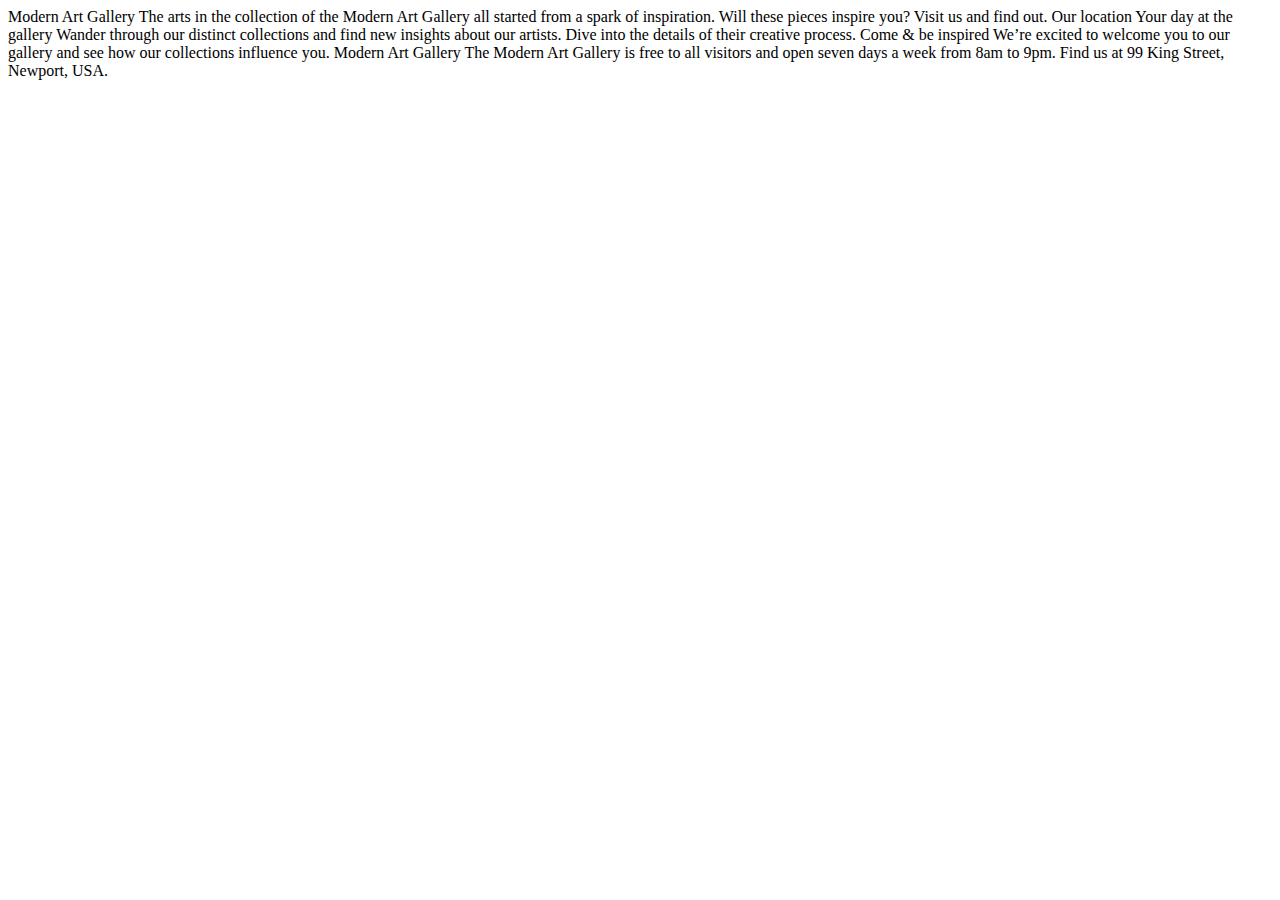
==== starter-code/index.html @ cb241a97 "init: start art gallery project" ====
<!DOCTYPE html>
<html lang="en">
<head>
  <meta charset="UTF-8">
  <meta name="viewport" content="width=device-width, initial-scale=1.0">

  <link rel="icon" type="image/png" sizes="32x32" href="./assets/favicon-32x32.png">
  
  <title>Frontend Mentor | Art gallery website</title>
</head>
<body>

  Modern Art Gallery

  The arts in the collection of the Modern Art Gallery all started 
  from a spark of inspiration. Will these pieces inspire you? Visit 
  us and find out.

  Our location

  Your day at the gallery

  Wander through our distinct collections and find new insights about 
  our artists. Dive into the details of their creative process.

  Come &amp; be inspired

  We’re excited to welcome you to our gallery and see how our collections 
  influence you.

  Modern Art Gallery

  The Modern Art Gallery is free to all visitors and open seven days a week 
  from 8am to 9pm. Find us at 99 King Street, Newport, USA.
</body>
</html>
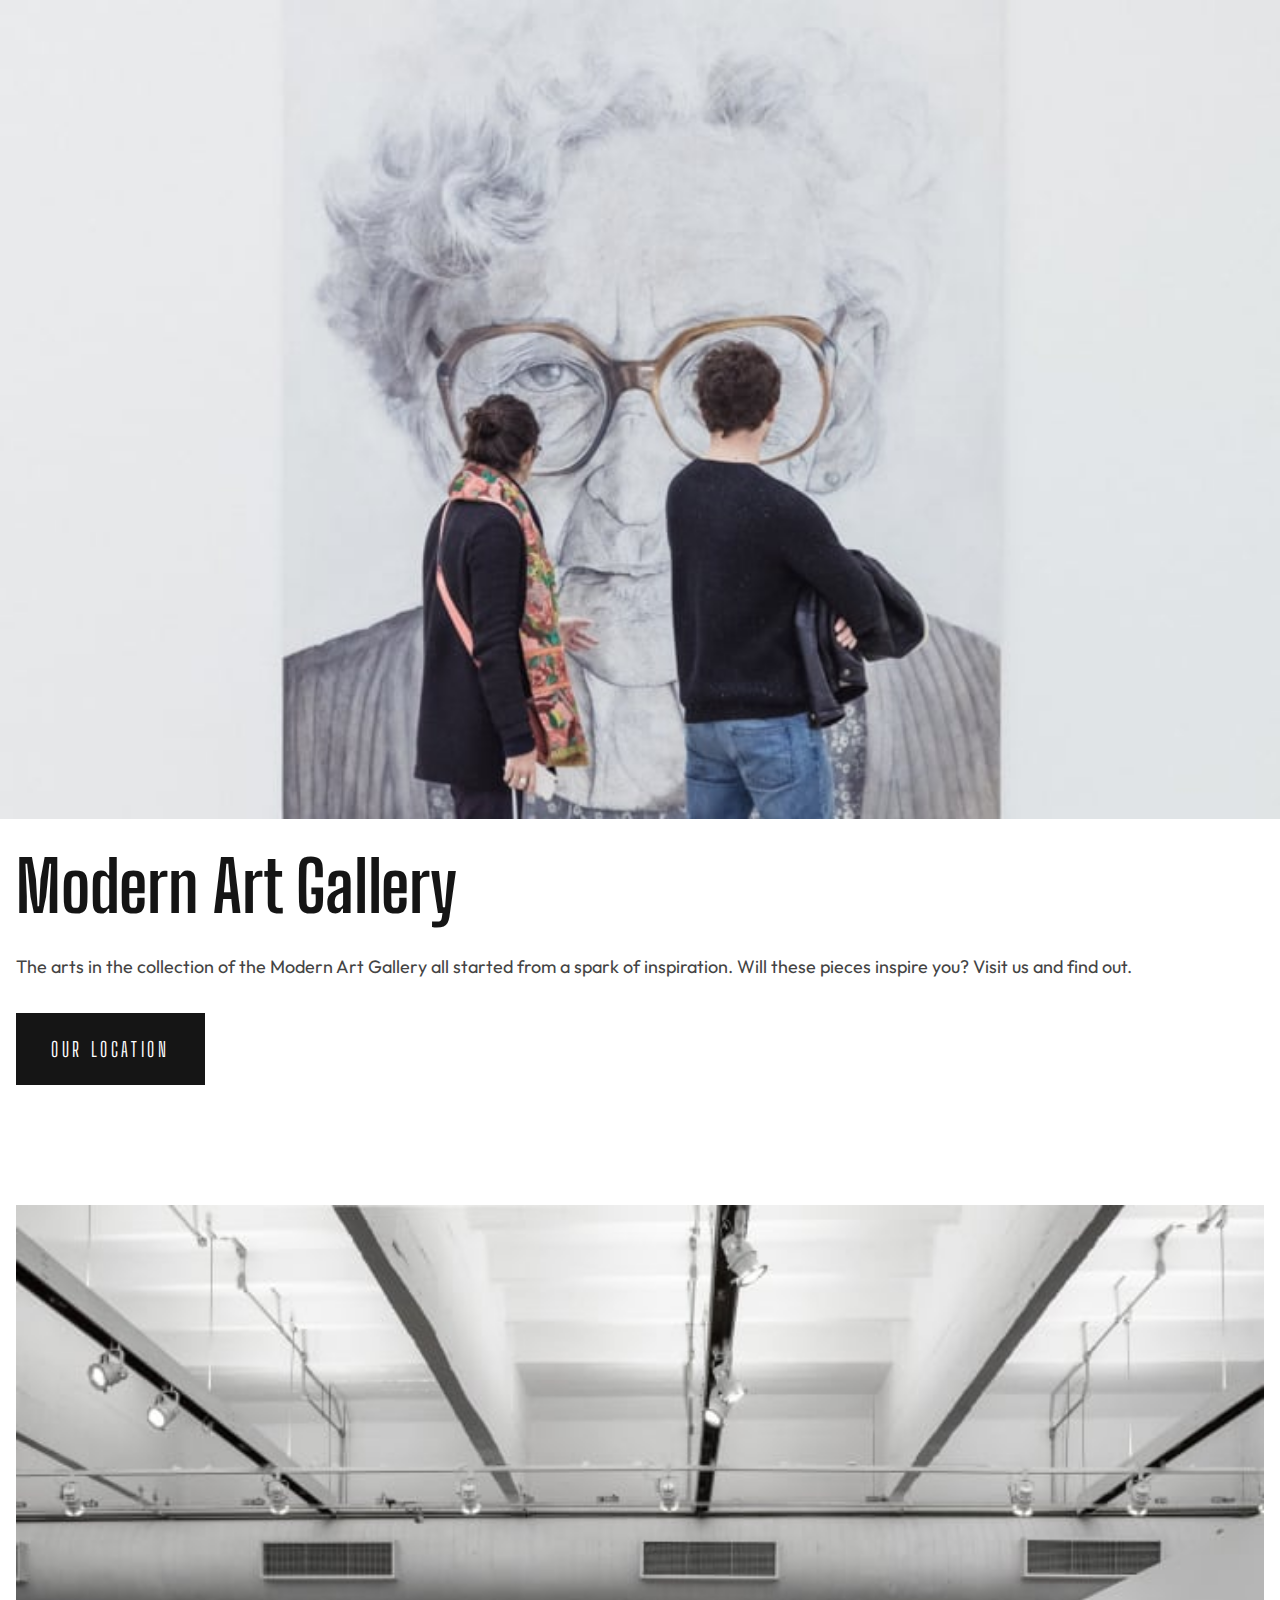
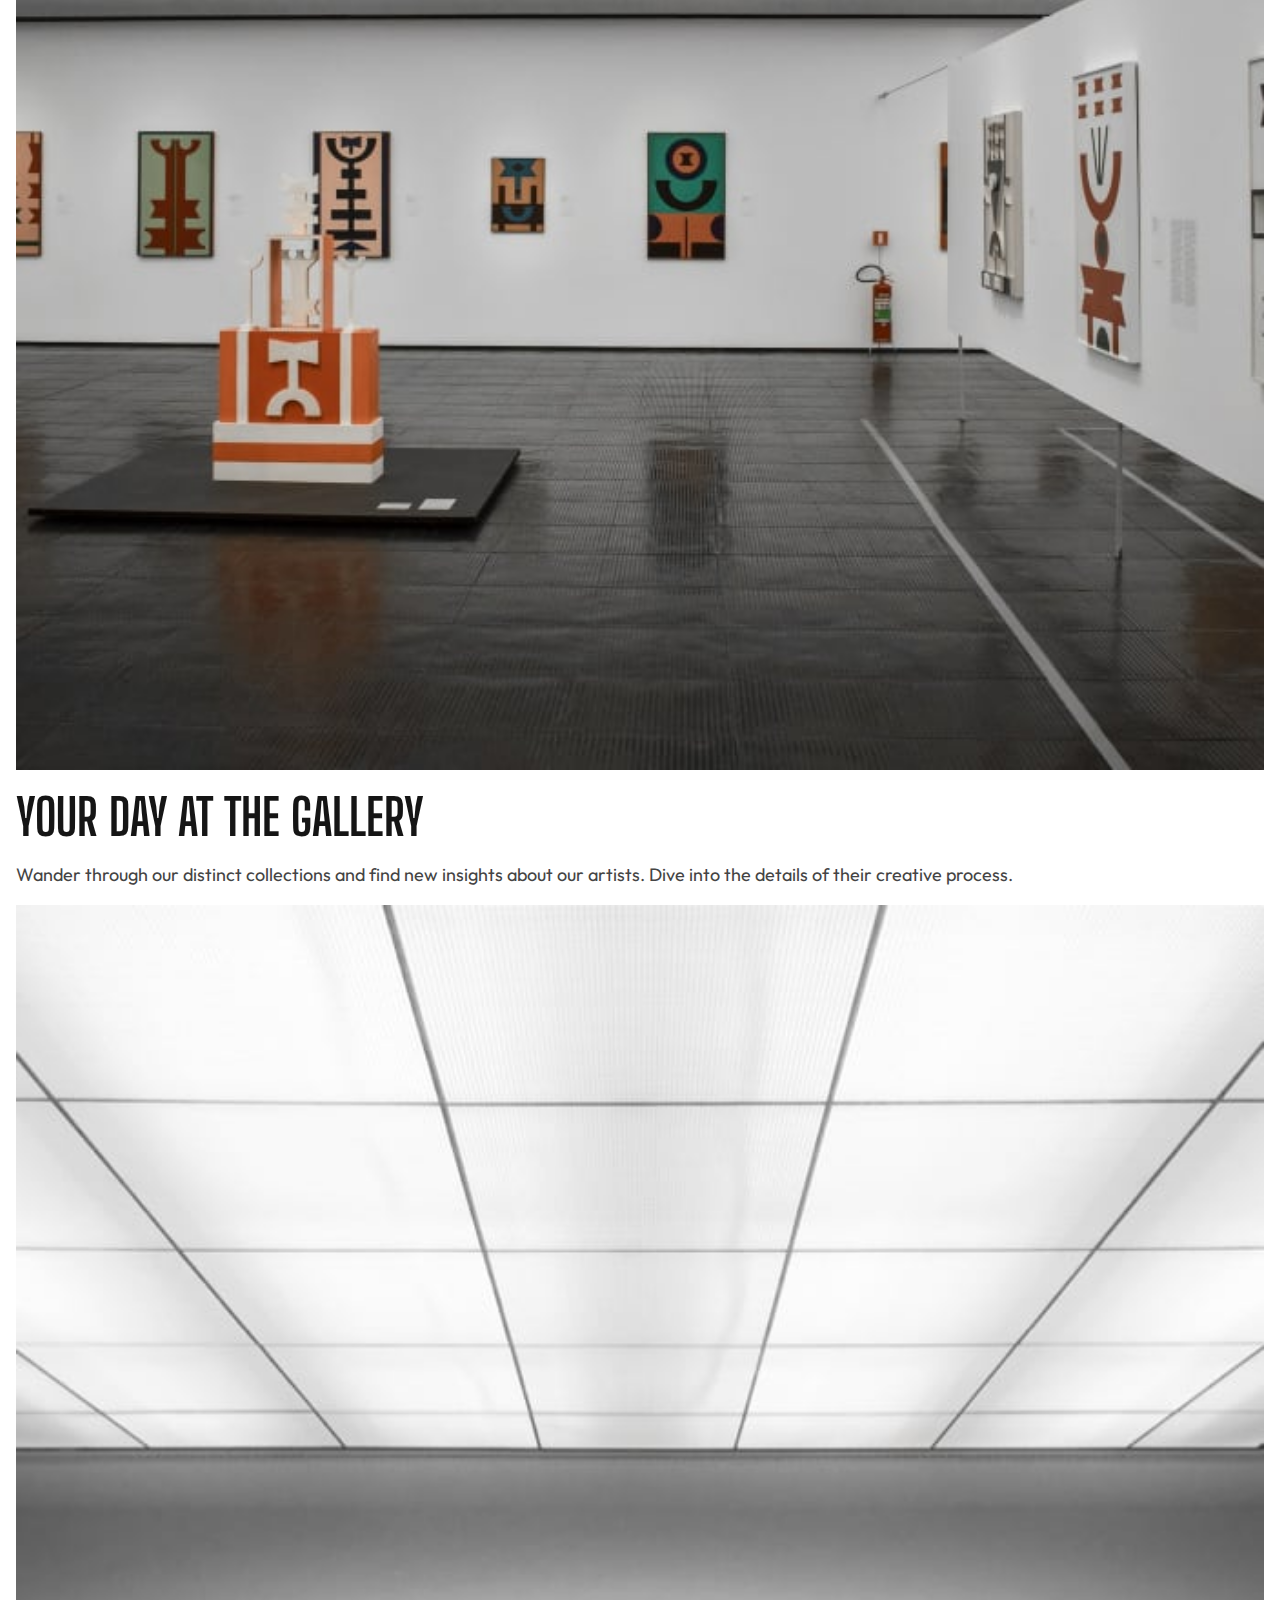
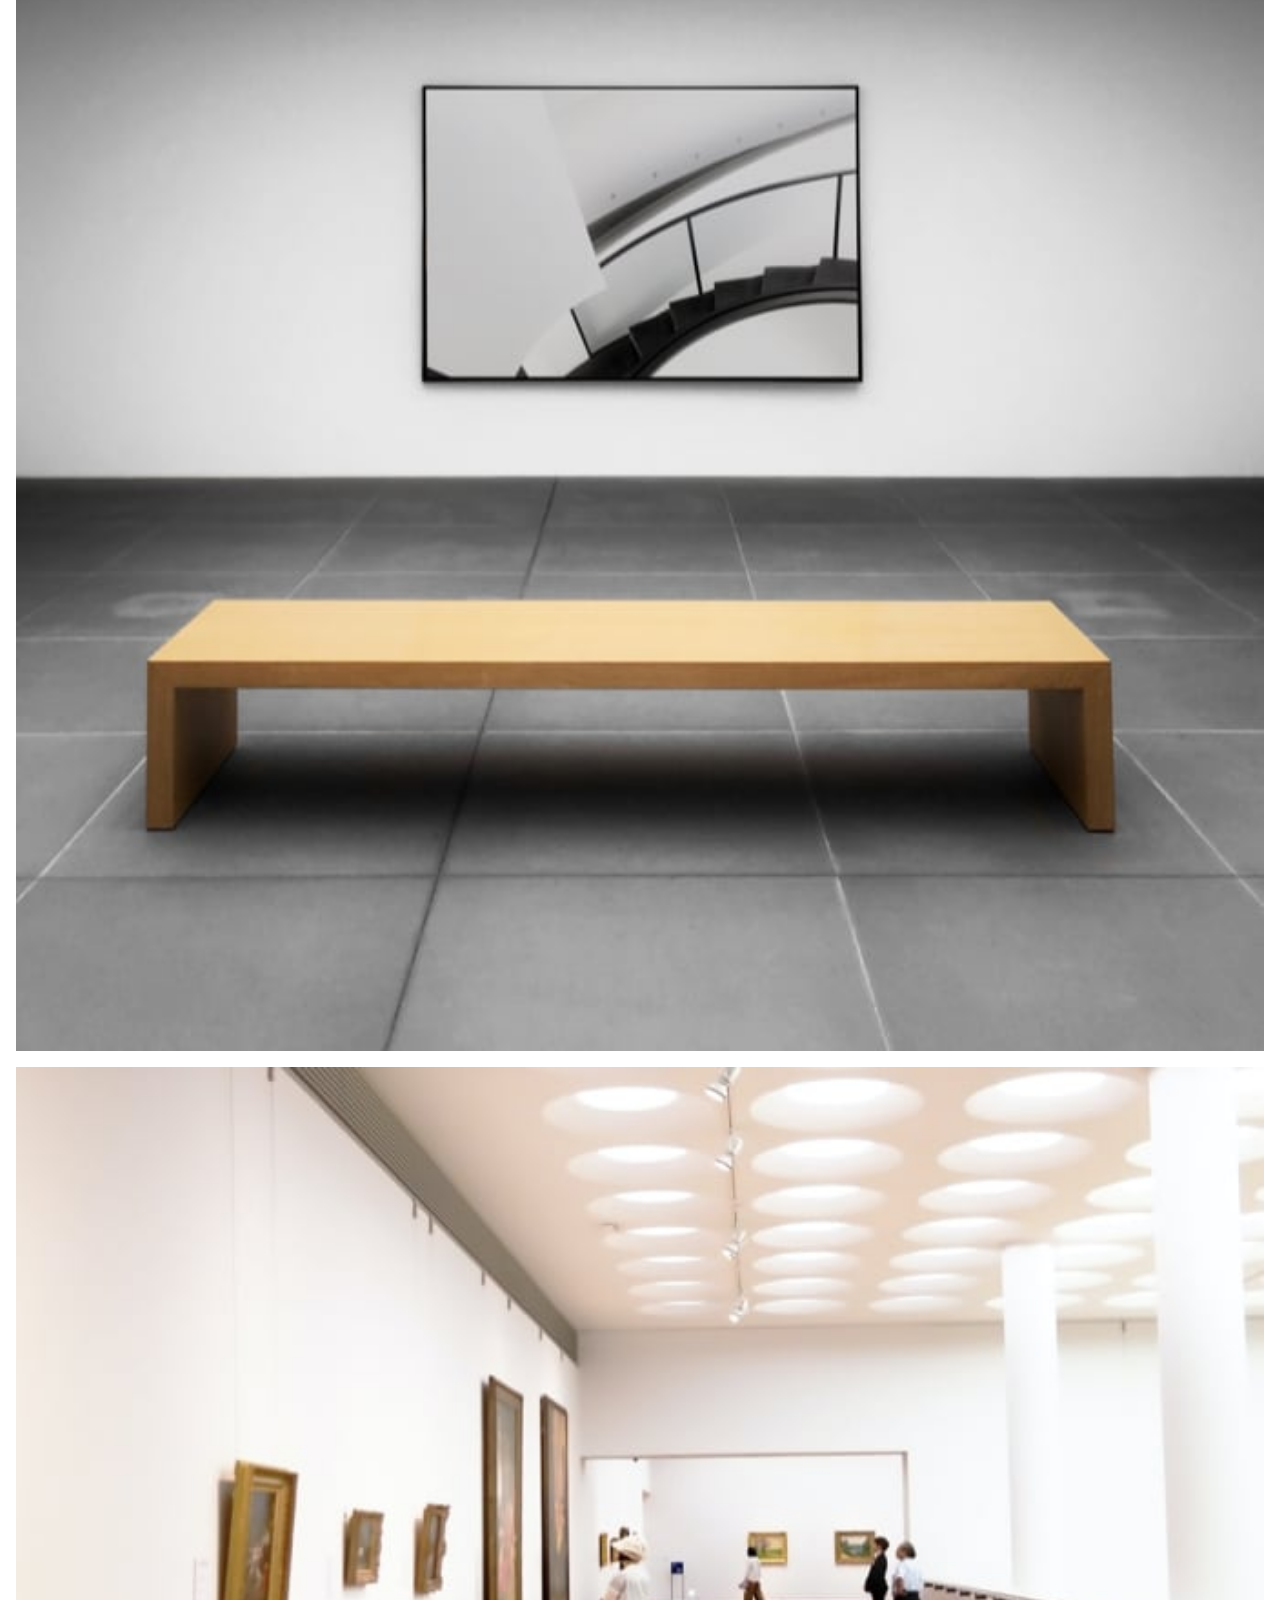
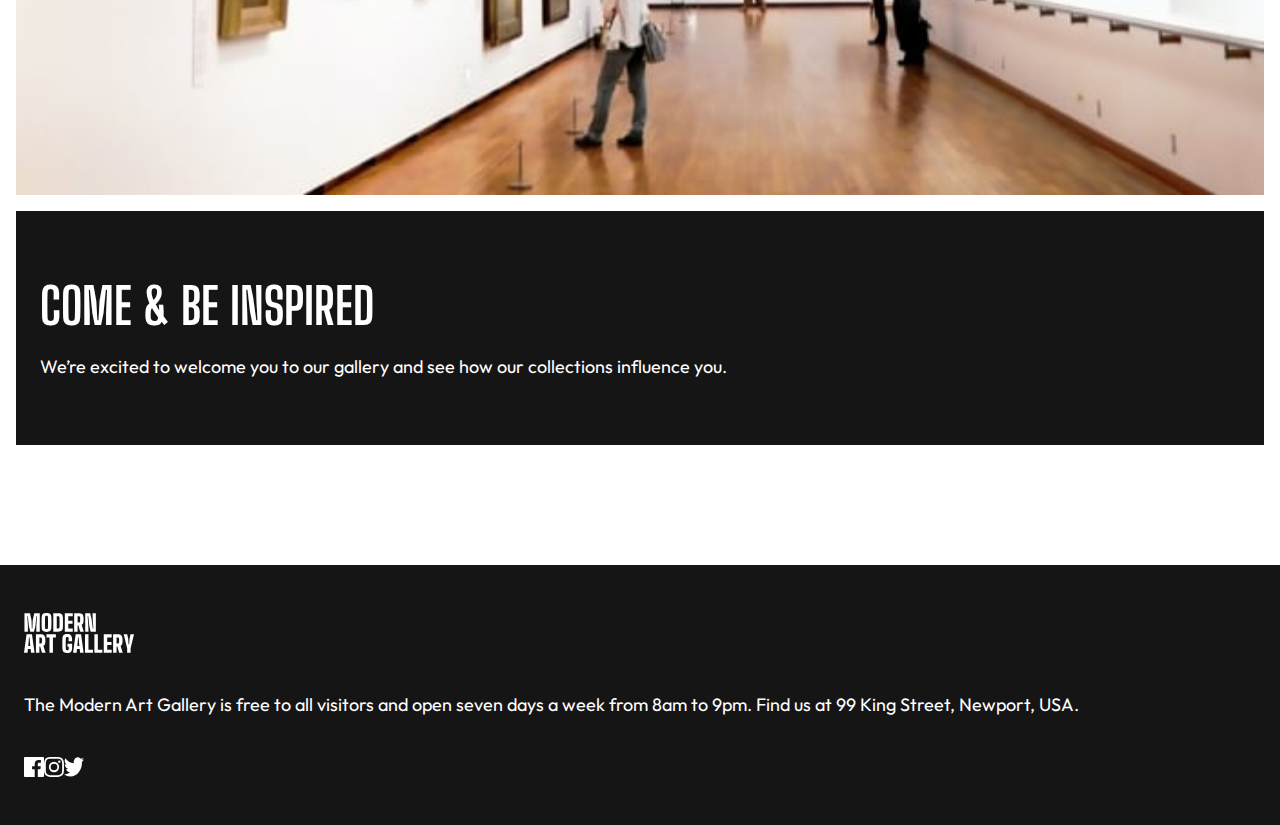
==== commit 703b7d0a: "feat: build index.html structure and add default styles for mobile" ====
--- a/starter-code/index.html
+++ b/starter-code/index.html
@@ -3,34 +3,54 @@
 <head>
   <meta charset="UTF-8">
   <meta name="viewport" content="width=device-width, initial-scale=1.0">
-
+  <link rel="preconnect" href="https://fonts.googleapis.com">
+  <link rel="preconnect" href="https://fonts.gstatic.com" crossorigin>
+  <link href="https://fonts.googleapis.com/css2?family=Big+Shoulders+Display:wght@900&family=Outfit:wght@300&display=swap" rel="stylesheet">
   <link rel="icon" type="image/png" sizes="32x32" href="./assets/favicon-32x32.png">
-  
-  <title>Frontend Mentor | Art gallery website</title>
+  <link rel="stylesheet" href="reset.css">
+  <link rel="stylesheet" href="style.css">
+  <title>Art gallery website</title>
 </head>
 <body>
-
-  Modern Art Gallery
-
-  The arts in the collection of the Modern Art Gallery all started 
-  from a spark of inspiration. Will these pieces inspire you? Visit 
-  us and find out.
-
-  Our location
-
-  Your day at the gallery
-
-  Wander through our distinct collections and find new insights about 
-  our artists. Dive into the details of their creative process.
-
-  Come &amp; be inspired
-
-  We’re excited to welcome you to our gallery and see how our collections 
-  influence you.
-
-  Modern Art Gallery
-
-  The Modern Art Gallery is free to all visitors and open seven days a week 
-  from 8am to 9pm. Find us at 99 King Street, Newport, USA.
+  <div class="container">
+    <section id="start-section">
+      <img src="assets/mobile/image-hero@2x.jpg" alt="image-hero-mobile" class="image-mobile">
+      <img src="assets/tablet/image-hero@2x.jpg" alt="image-hero-tablet" class="image-tablet">
+      <img src="assets/desktop/image-hero@2x.jpg" alt="image-hero-desktop" class="image-desktop">
+      <div class="start-section-content">
+        <h1>Modern Art Gallery</h1>
+        <p>The arts in the collection of the Modern Art Gallery all started from a spark of inspiration. Will these pieces inspire you? Visit us and find out.</p>
+        <a href="#">Our location</a>
+      </div>
+    </section>
+    <section id="body-section">
+      <img src="assets/mobile/image-grid-1@2x.jpg" alt="image-grid-mobile" class="image-mobile">
+      <img src="assets/tablet/image-grid-1@2x.jpg" alt="image-grid-tablet" class="image-tablet">
+      <img src="assets/desktop/image-grid-1@2x.jpg" alt="image-grid-desktop" class="image-desktop">
+      <h2>Your day at the gallery</h2>
+      <p>Wander through our distinct collections and find new insights about our artists. Dive into the details of their creative process.</p>
+      <img src="assets/mobile/image-grid-2@2x.jpg" alt="image-grid-mobile" class="image-mobile">
+      <img src="assets/tablet/image-grid-2@2x.jpg" alt="image-grid-tablet" class="image-tablet">
+      <img src="assets/desktop/image-grid-2@2x.jpg" alt="image-grid-desktop" class="image-desktop">
+      <img src="assets/mobile/image-grid-3@2x.jpg" alt="image-grid-mobile" class="image-mobile">
+      <img src="assets/tablet/image-grid-3@2x.jpg" alt="image-grid-tablet" class="image-tablet">
+      <img src="assets/desktop/image-grid-3@2x.jpg" alt="image-grid-desktop" class="image-desktop">
+      <div id="text-box">
+        <h2>Come &amp; be inspired</h2>
+        <p>We’re excited to welcome you to our gallery and see how our collections influence you.</p>
+      </div>
+    </section>
+    <footer>
+      <div class="footer-content">
+        <img src="assets/logo-light.svg" alt="logo-light">
+        <p>The Modern Art Gallery is free to all visitors and open seven days a week from 8am to 9pm. Find us at 99 King Street, Newport, USA.</p>
+        <div class="social-icons">
+          <img src="assets/icon-facebook.svg" alt="fb-icon">
+          <img src="assets/icon-instagram.svg" alt="ig-icon">
+          <img src="assets/icon-twitter.svg" alt="tweeter-icon">
+        </div>
+      </div>
+    </footer>
+  </div>
 </body>
 </html>--- a/starter-code/style.css
+++ b/starter-code/style.css
@@ -0,0 +1,129 @@
+:root{
+    /* colors  */
+    --gold: #D5966C;
+    --almost-black: #151515;
+    --dark-grey: #444444;
+    --white: #FFFFFF;
+
+    /* typography  */
+    /* font sizes  */
+    --heading-xl: 96px;
+    --heading-l: 70px;
+    --heading-m: 60px;
+    --heading-s: 36px;
+    --body-m: 22px;
+    --body-s: 18px;
+
+    /* line spacing */
+    --line-spacing-xl: 88px;
+    --line-spacing-l: 70px;
+    --line-spacing-m: 50px;
+    --line-spacing-s: 36px;
+    --line-spacing-xs: 32px;
+    --line-spacing-xxs: 28px;
+}
+
+/* MOBILE FIRST  */
+
+/* Start Section  */
+.image-mobile {
+    width: 100%;
+}
+
+.image-tablet, .image-desktop {
+    display: none;
+}
+
+.start-section-content {
+    padding: 0 16px;
+}
+
+h1 {
+    font-family: 'Big Shoulders Display', cursive;
+    font-size: var(--heading-l);
+    line-height: var(--line-spacing-l);
+    color: var(--almost-black);
+    margin: 32px 0;
+}
+
+p {
+    font-family: 'Outfit', sans-serif;
+    font-size: var(--body-s);
+    line-height: var(--line-spacing-xxs);
+    color: var(--dark-grey);
+}
+
+.start-section-content a {
+    font-family: 'Big Shoulders Display', cursive;
+    display: inline-block;
+    font-size: 20px;
+    line-height: 24px;
+    letter-spacing: 3.63636px;
+    color: var(--white);
+    background-color: var(--almost-black);
+    padding: 24px 35px;
+    margin-top: 32px;
+    text-transform: uppercase;
+    text-decoration: none;
+}
+
+h2 {
+    font-family: 'Big Shoulders Display', cursive;
+}
+
+
+/* Body Section  */
+#body-section {
+    margin: 120px 0;
+    padding: 0 16px;
+}
+
+#body-section h2 {
+    margin: 25px 0 21px;
+    font-size: 50px;
+    line-height: 45px;
+    text-transform: uppercase;
+    color: var(--almost-black);
+}
+
+#body-section p {
+    margin: 21px 0 16px;
+}
+
+#body-section img {
+    margin-top: 16px;
+}
+
+#text-box {
+    background-color: var(--almost-black);
+    margin-top: 16px;
+    padding: 48px 24px;
+}
+
+#text-box h2 {
+    color: var(--white);
+    margin-bottom: 24px;
+}
+
+#text-box p {
+    color: var(--white);
+}
+
+
+/* footer  */
+footer {
+    background-color: var(--almost-black);
+}
+
+.footer-content {
+    padding: 48px 24px;
+}
+
+.footer-content p{
+    margin: 38px 0;
+    color: var(--white);
+}
+
+.social-icons {
+    display: flex;
+}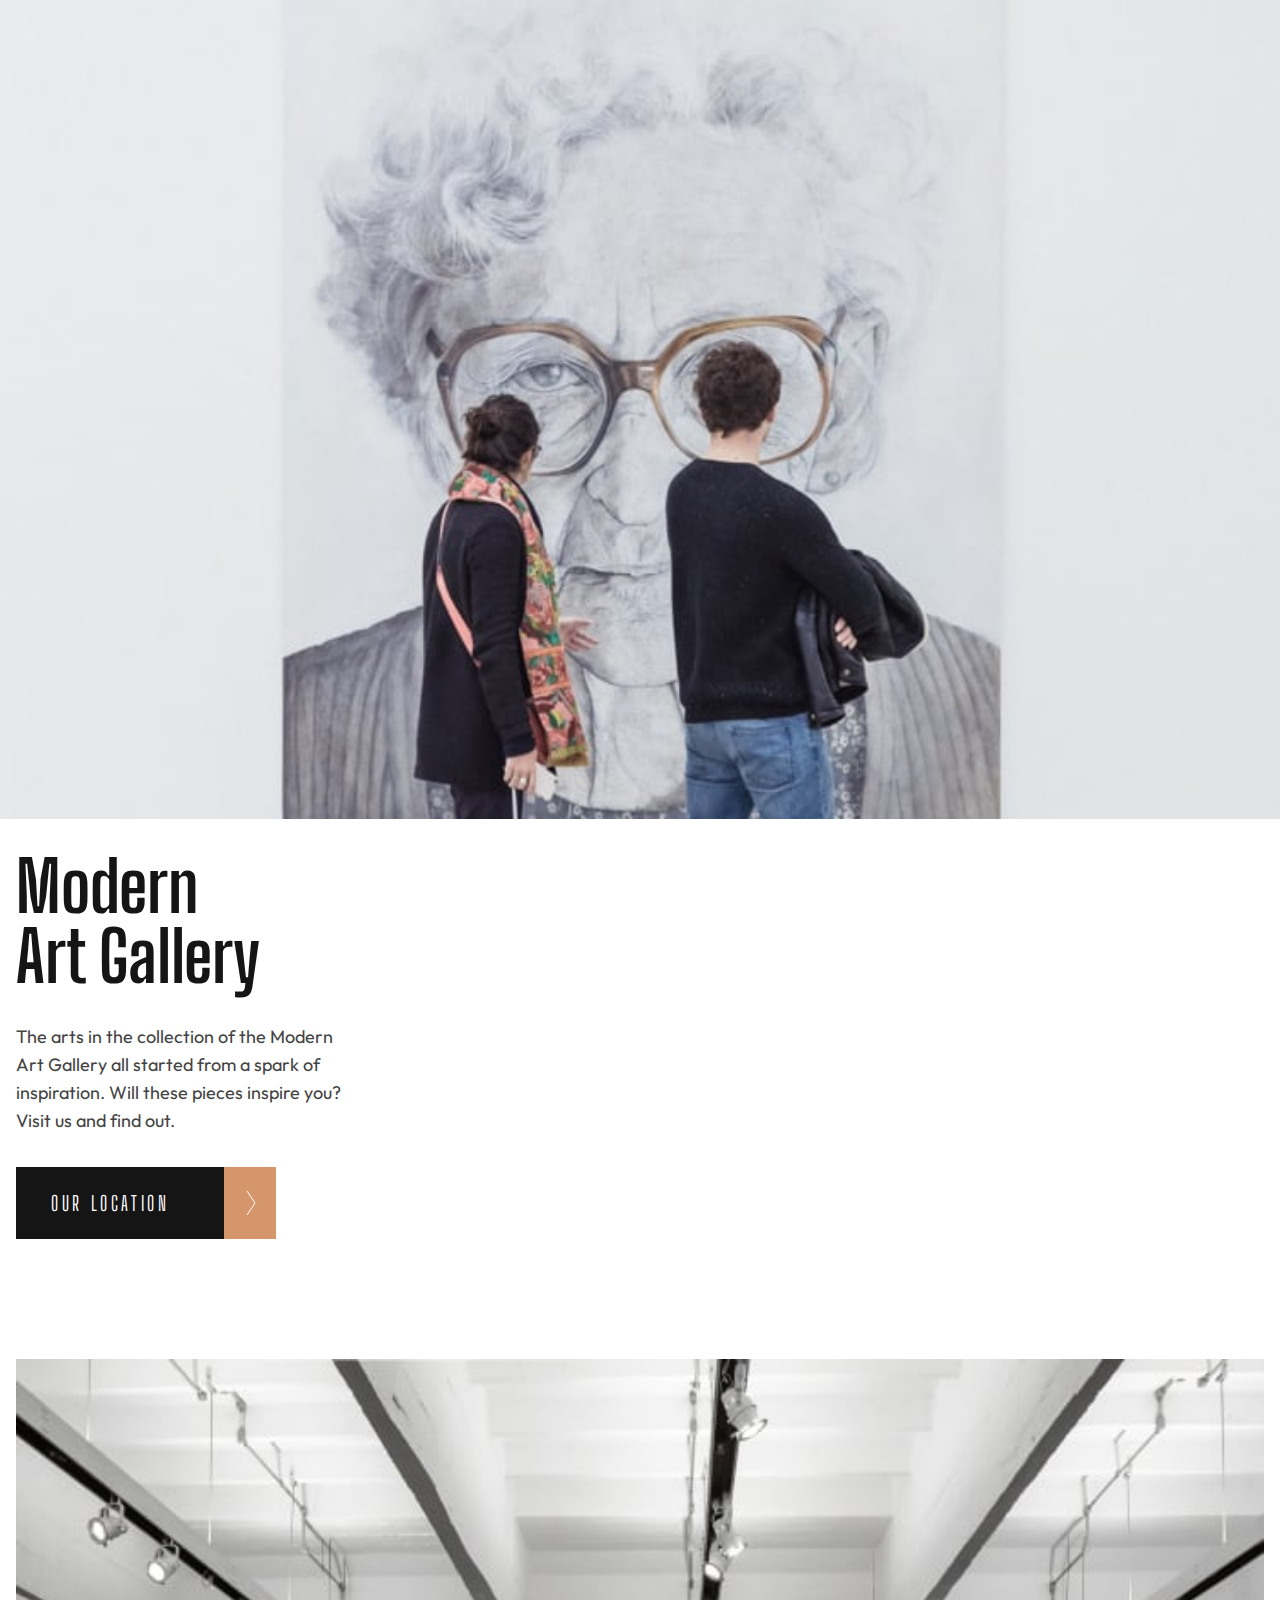
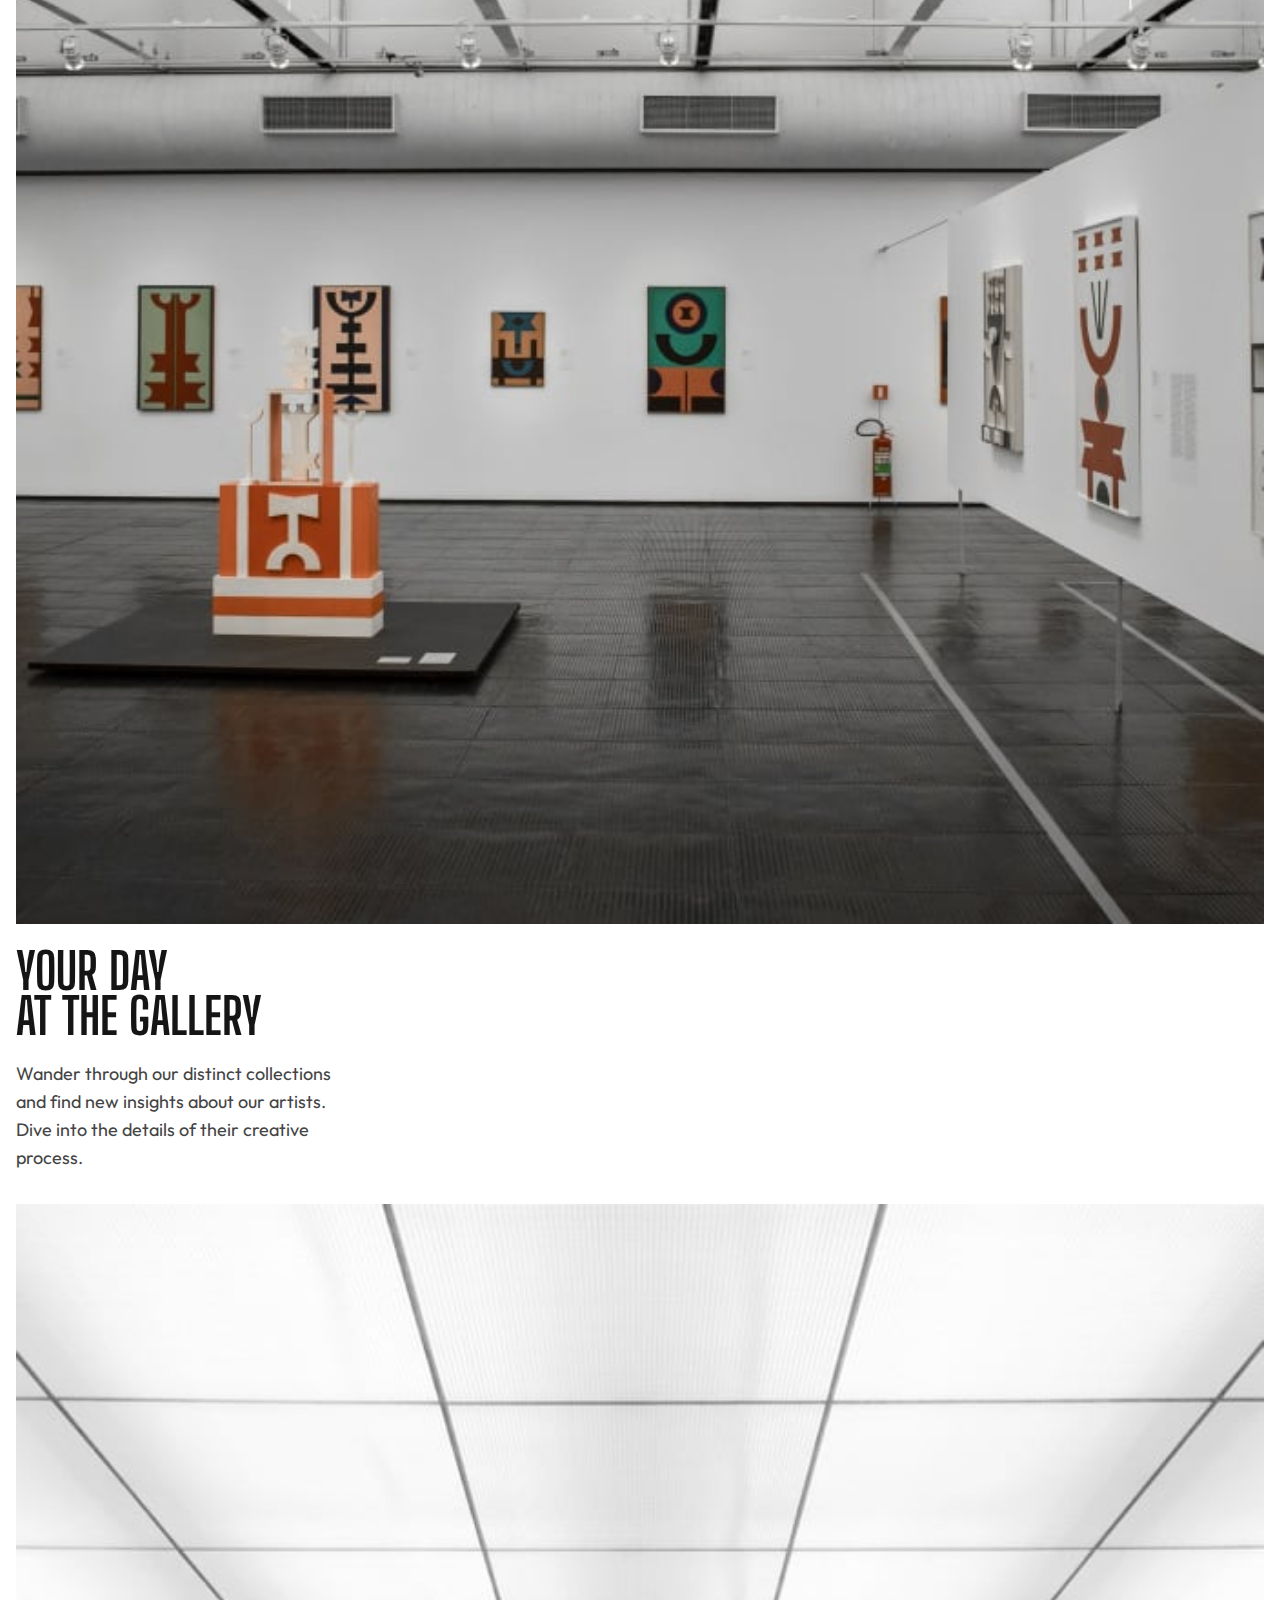
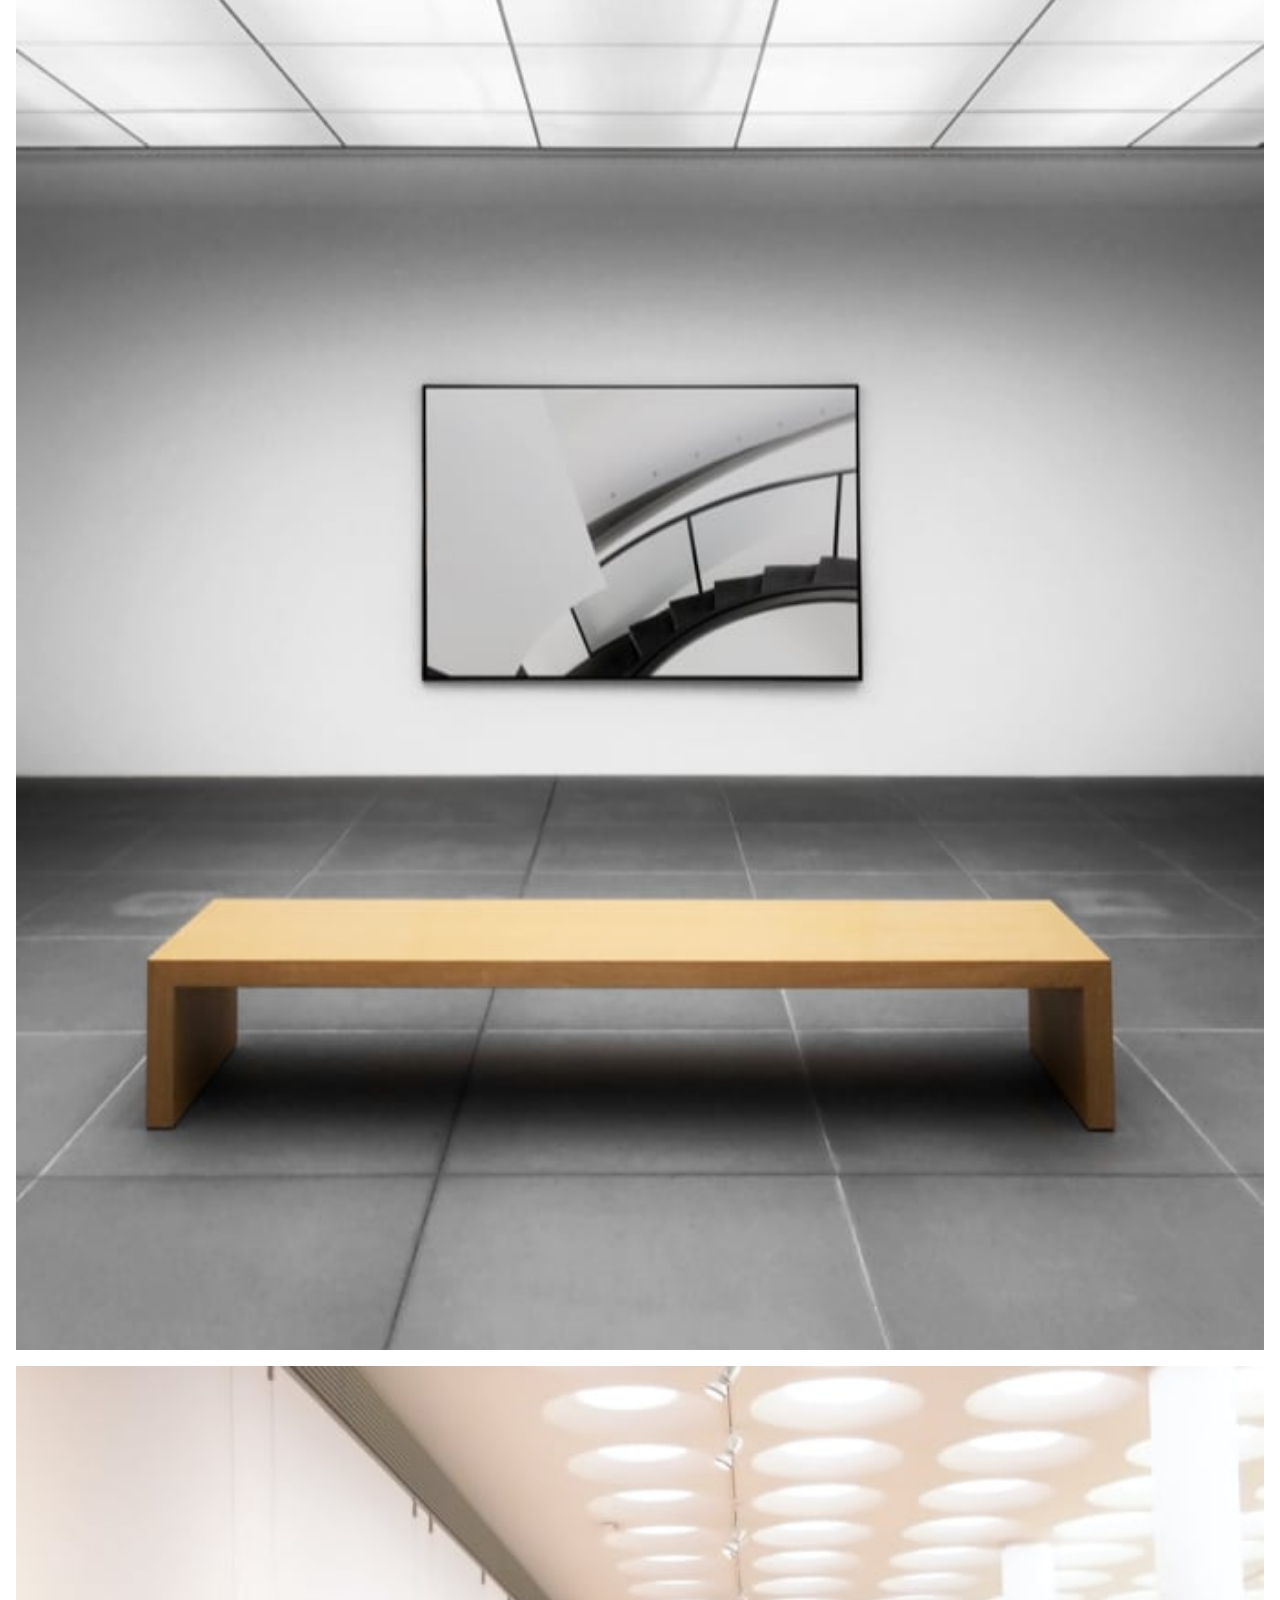
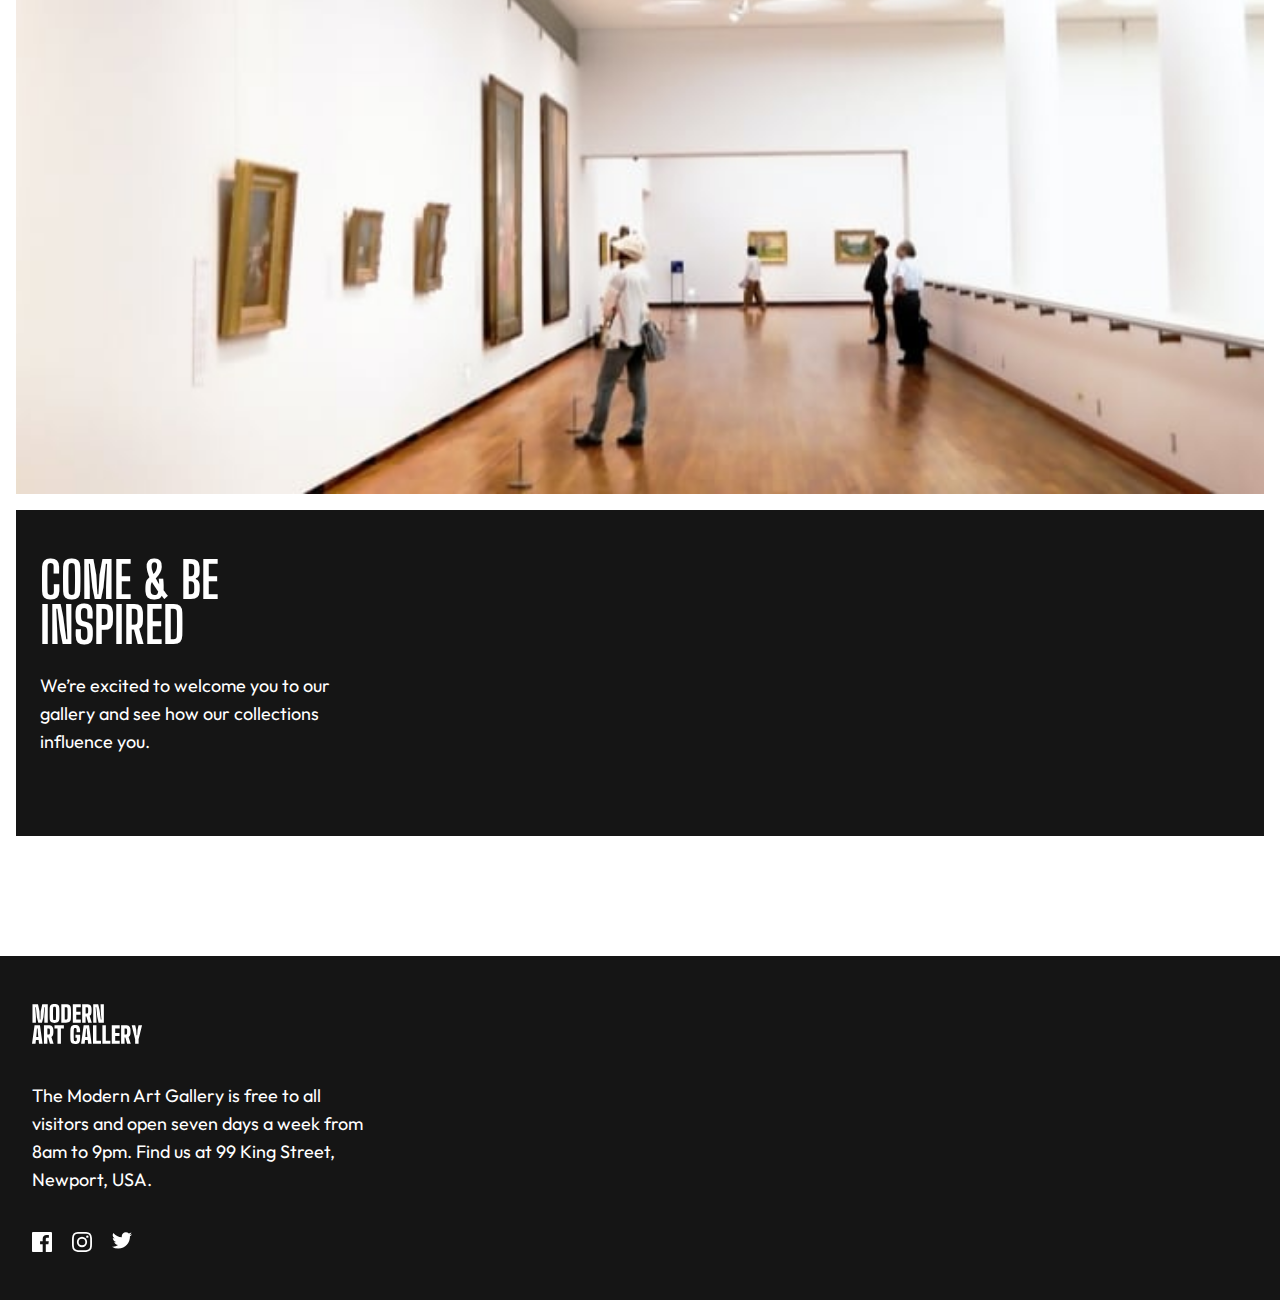
==== commit 110b4e62: "fix: add arrow to main btn, fix paddings and margins" ====
--- a/starter-code/index.html
+++ b/starter-code/index.html
@@ -18,16 +18,20 @@
       <img src="assets/tablet/image-hero@2x.jpg" alt="image-hero-tablet" class="image-tablet">
       <img src="assets/desktop/image-hero@2x.jpg" alt="image-hero-desktop" class="image-desktop">
       <div class="start-section-content">
-        <h1>Modern Art Gallery</h1>
+        <h1>Modern <br> Art Gallery</h1>
         <p>The arts in the collection of the Modern Art Gallery all started from a spark of inspiration. Will these pieces inspire you? Visit us and find out.</p>
-        <a href="#">Our location</a>
+        <div class="main-button">
+          <a href="#">Our location 
+            <img src="assets/icon-arrow-right.svg" alt="icon-arrow-right" class="arrow-right">
+          </a>
+        </div>
       </div>
     </section>
     <section id="body-section">
       <img src="assets/mobile/image-grid-1@2x.jpg" alt="image-grid-mobile" class="image-mobile">
       <img src="assets/tablet/image-grid-1@2x.jpg" alt="image-grid-tablet" class="image-tablet">
       <img src="assets/desktop/image-grid-1@2x.jpg" alt="image-grid-desktop" class="image-desktop">
-      <h2>Your day at the gallery</h2>
+      <h2>Your day <br class="mobile-br"> at <br class="desktop-br">the gallery</h2>
       <p>Wander through our distinct collections and find new insights about our artists. Dive into the details of their creative process.</p>
       <img src="assets/mobile/image-grid-2@2x.jpg" alt="image-grid-mobile" class="image-mobile">
       <img src="assets/tablet/image-grid-2@2x.jpg" alt="image-grid-tablet" class="image-tablet">
@@ -36,7 +40,7 @@
       <img src="assets/tablet/image-grid-3@2x.jpg" alt="image-grid-tablet" class="image-tablet">
       <img src="assets/desktop/image-grid-3@2x.jpg" alt="image-grid-desktop" class="image-desktop">
       <div id="text-box">
-        <h2>Come &amp; be inspired</h2>
+        <h2>Come &amp; be <br> inspired</h2>
         <p>We’re excited to welcome you to our gallery and see how our collections influence you.</p>
       </div>
     </section>
@@ -45,9 +49,9 @@
         <img src="assets/logo-light.svg" alt="logo-light">
         <p>The Modern Art Gallery is free to all visitors and open seven days a week from 8am to 9pm. Find us at 99 King Street, Newport, USA.</p>
         <div class="social-icons">
-          <img src="assets/icon-facebook.svg" alt="fb-icon">
-          <img src="assets/icon-instagram.svg" alt="ig-icon">
-          <img src="assets/icon-twitter.svg" alt="tweeter-icon">
+          <a href="#"><img src="assets/icon-facebook.svg" alt="fb-icon"></a>
+          <a href="#"><img src="assets/icon-instagram.svg" alt="ig-icon"></a>
+          <a href="#"><img src="assets/icon-twitter.svg" alt="tweeter-icon"></a>
         </div>
       </div>
     </footer>
--- a/starter-code/style.css
+++ b/starter-code/style.css
@@ -47,24 +47,44 @@
 }
 
 p {
+    max-width: 343px;
     font-family: 'Outfit', sans-serif;
     font-size: var(--body-s);
     line-height: var(--line-spacing-xxs);
     color: var(--dark-grey);
 }
 
+.main-button {
+    width: 260px;
+    background: linear-gradient(
+        to right,
+        var(--almost-black) 0%,
+        var(--almost-black) 80%,
+        var(--gold) 80%,
+        var(--gold) 100% );
+}
+
 .start-section-content a {
     font-family: 'Big Shoulders Display', cursive;
-    display: inline-block;
+    display: flex;
+    justify-content: space-between;
+    width: 275px;
     font-size: 20px;
     line-height: 24px;
     letter-spacing: 3.63636px;
     color: var(--white);
-    background-color: var(--almost-black);
     padding: 24px 35px;
     margin-top: 32px;
     text-transform: uppercase;
     text-decoration: none;
+}
+.main-button:hover {
+    background: linear-gradient(
+        to right,
+        var(--gold) 0%,
+        var(--gold) 80%,
+        var(--almost-black) 80%,
+        var(--almost-black) 100% );
 }
 
 h2 {
@@ -86,8 +106,12 @@
     color: var(--almost-black);
 }
 
+.desktop-br {
+    display: none;
+}
+
 #body-section p {
-    margin: 21px 0 16px;
+    margin: 21px 0 32px;
 }
 
 #body-section img {
@@ -102,10 +126,11 @@
 
 #text-box h2 {
     color: var(--white);
-    margin-bottom: 24px;
+    margin: 0 0 24px;
 }
 
 #text-box p {
+    max-width: 295px;
     color: var(--white);
 }
 
@@ -116,7 +141,7 @@
 }
 
 .footer-content {
-    padding: 48px 24px;
+    padding: 48px 32px;
 }
 
 .footer-content p{
@@ -126,4 +151,8 @@
 
 .social-icons {
     display: flex;
+}
+
+.social-icons a {
+    margin-right: 20px;
 }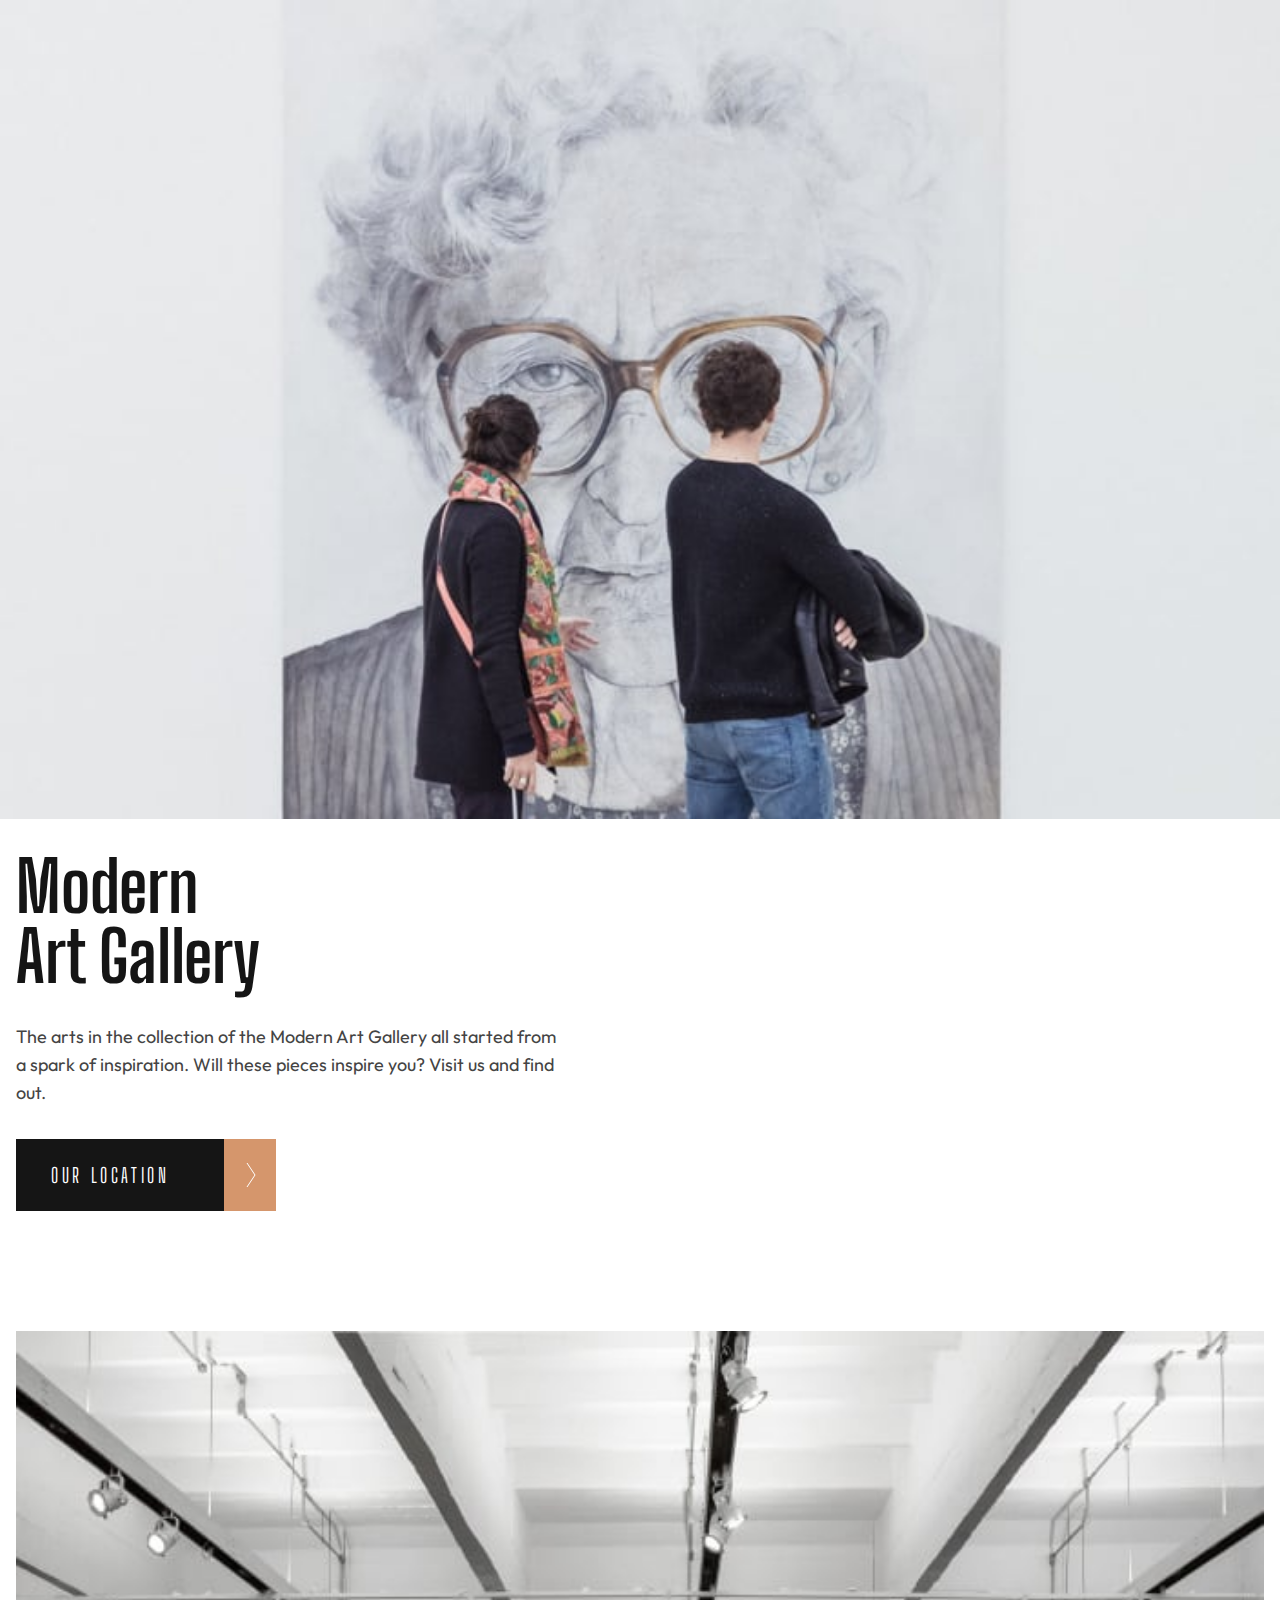
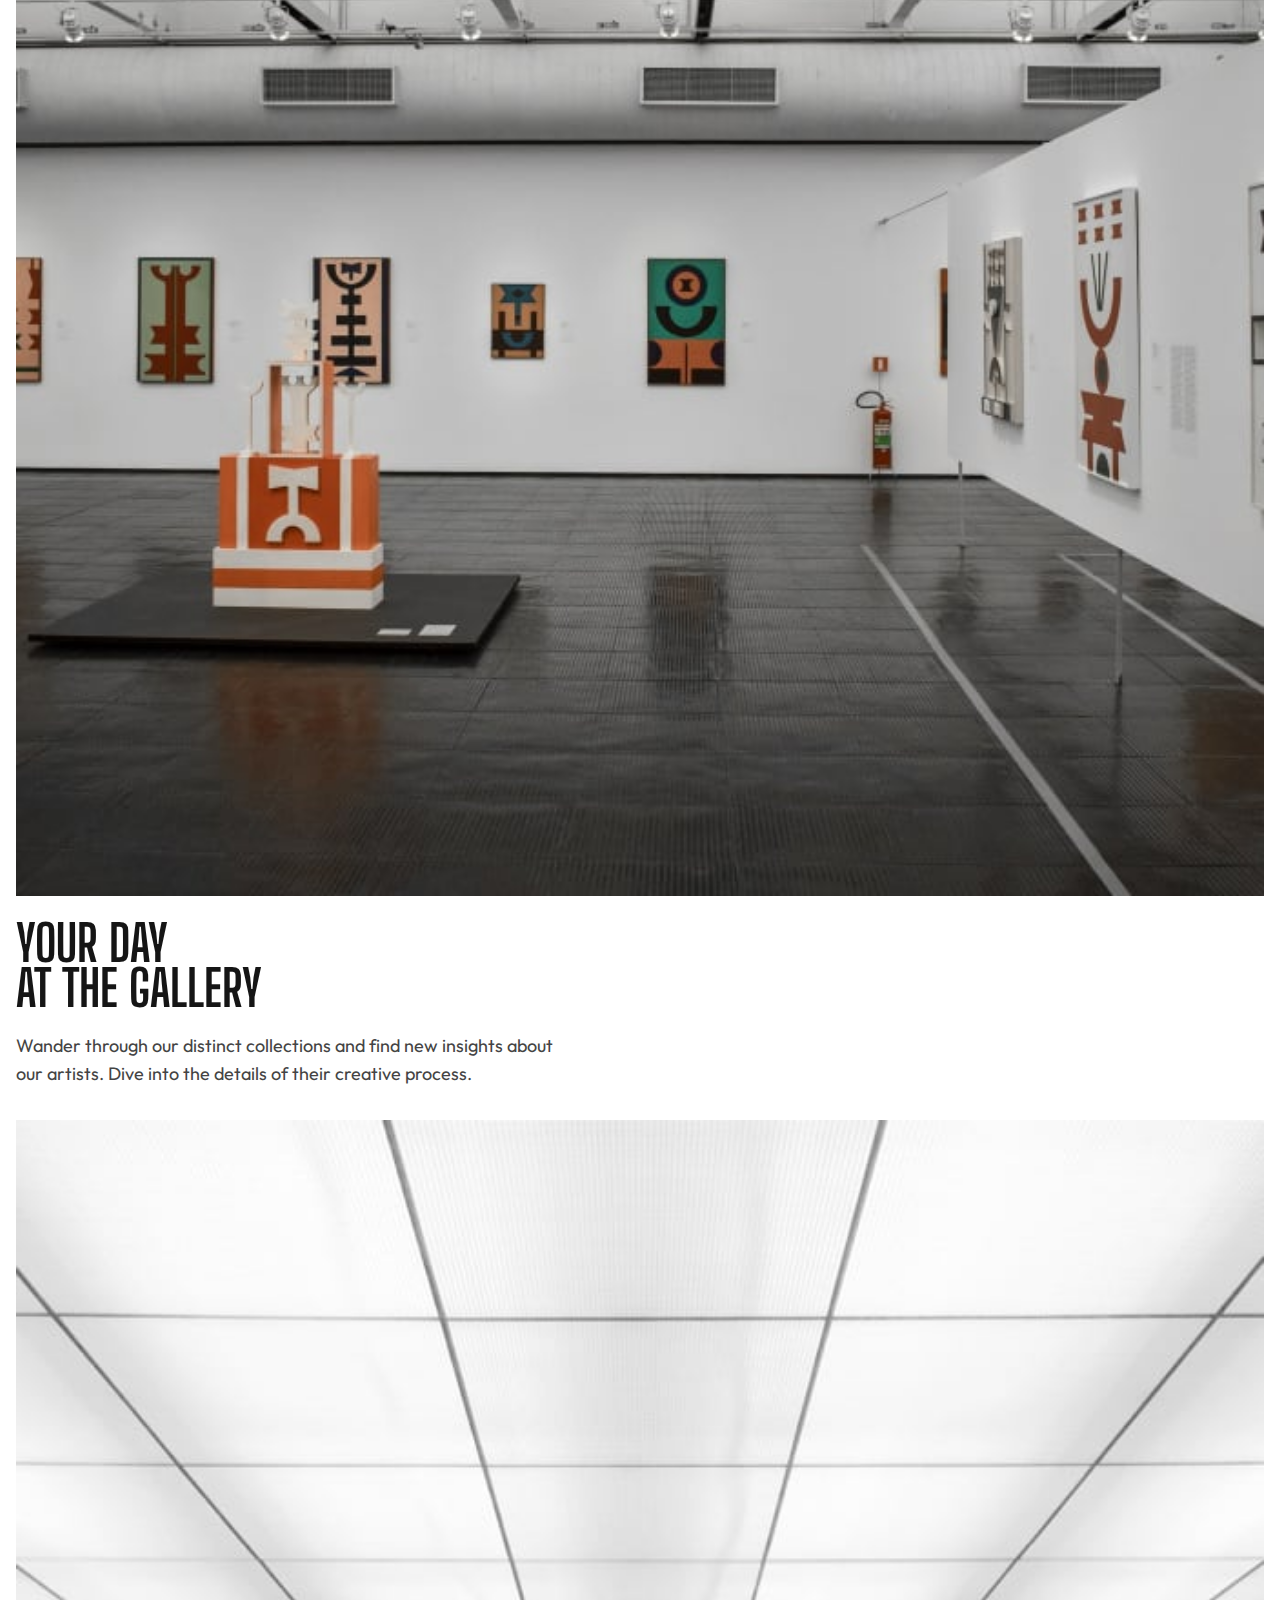
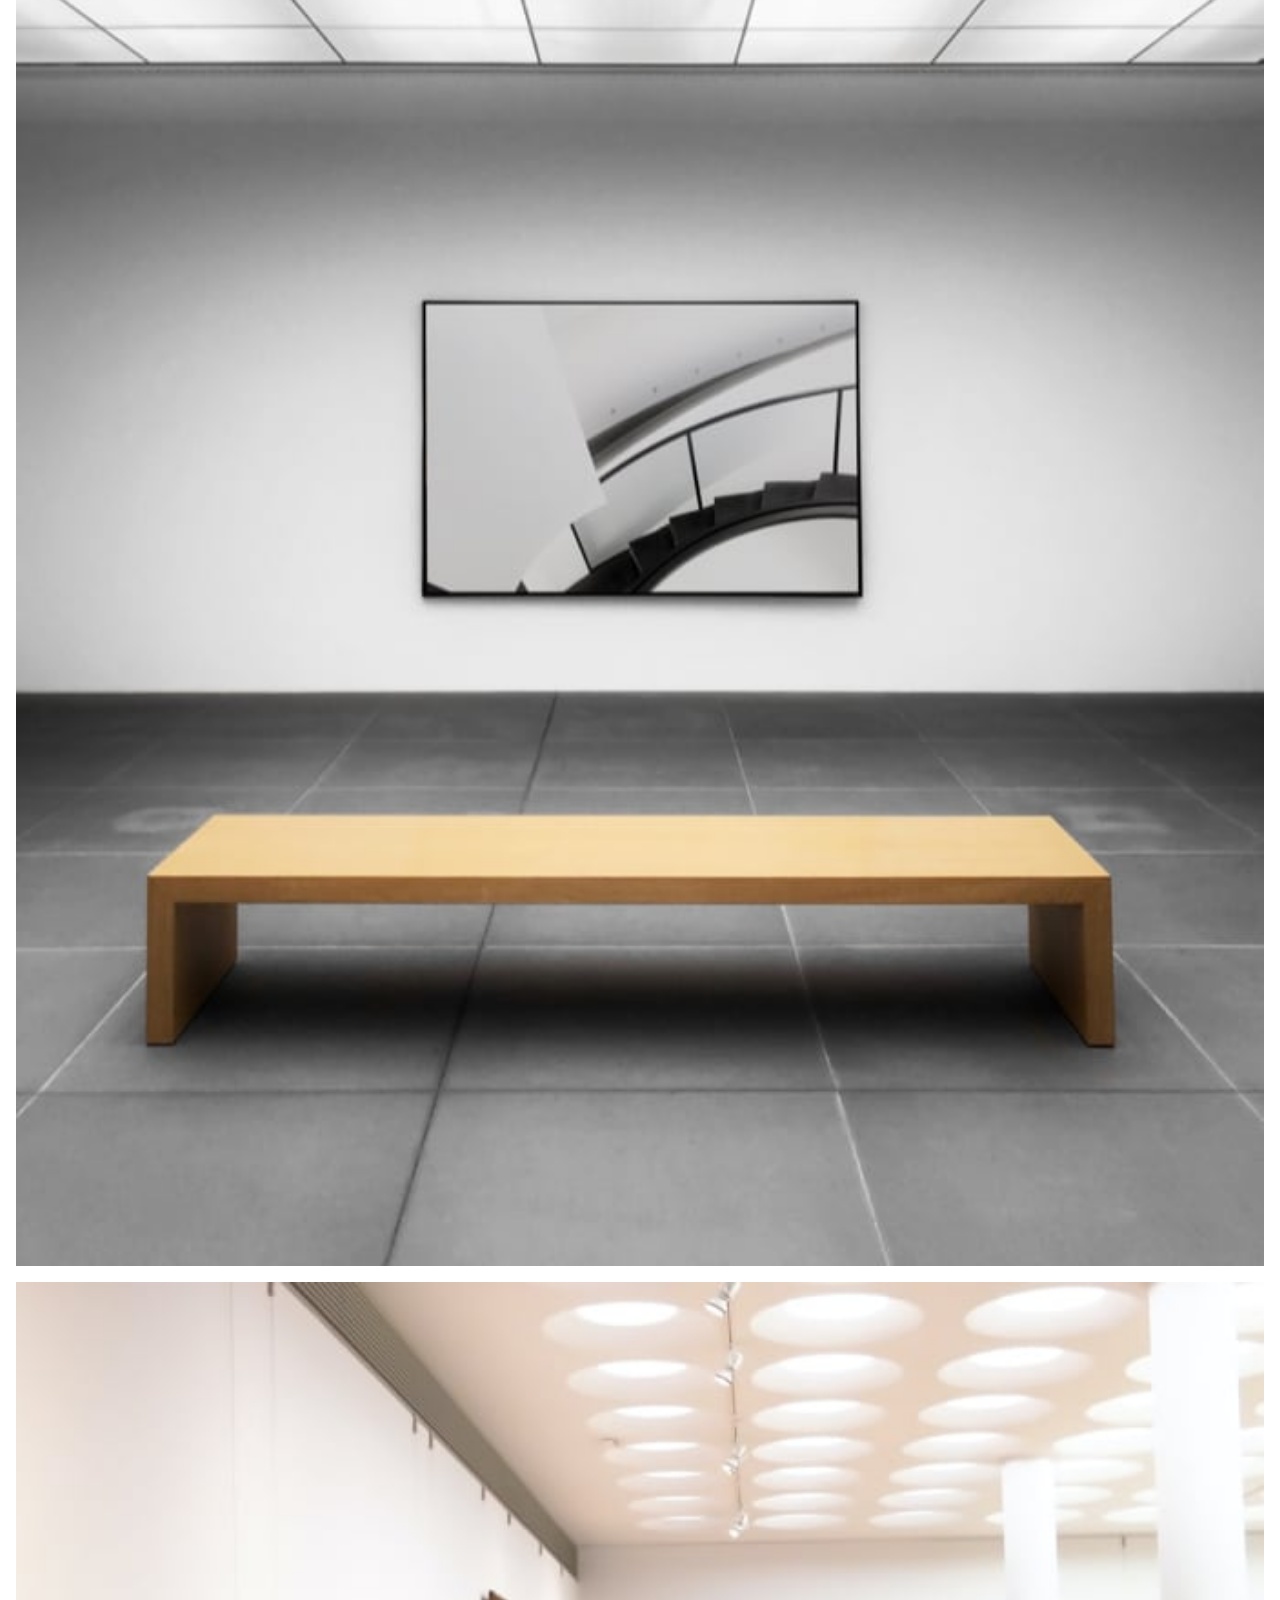
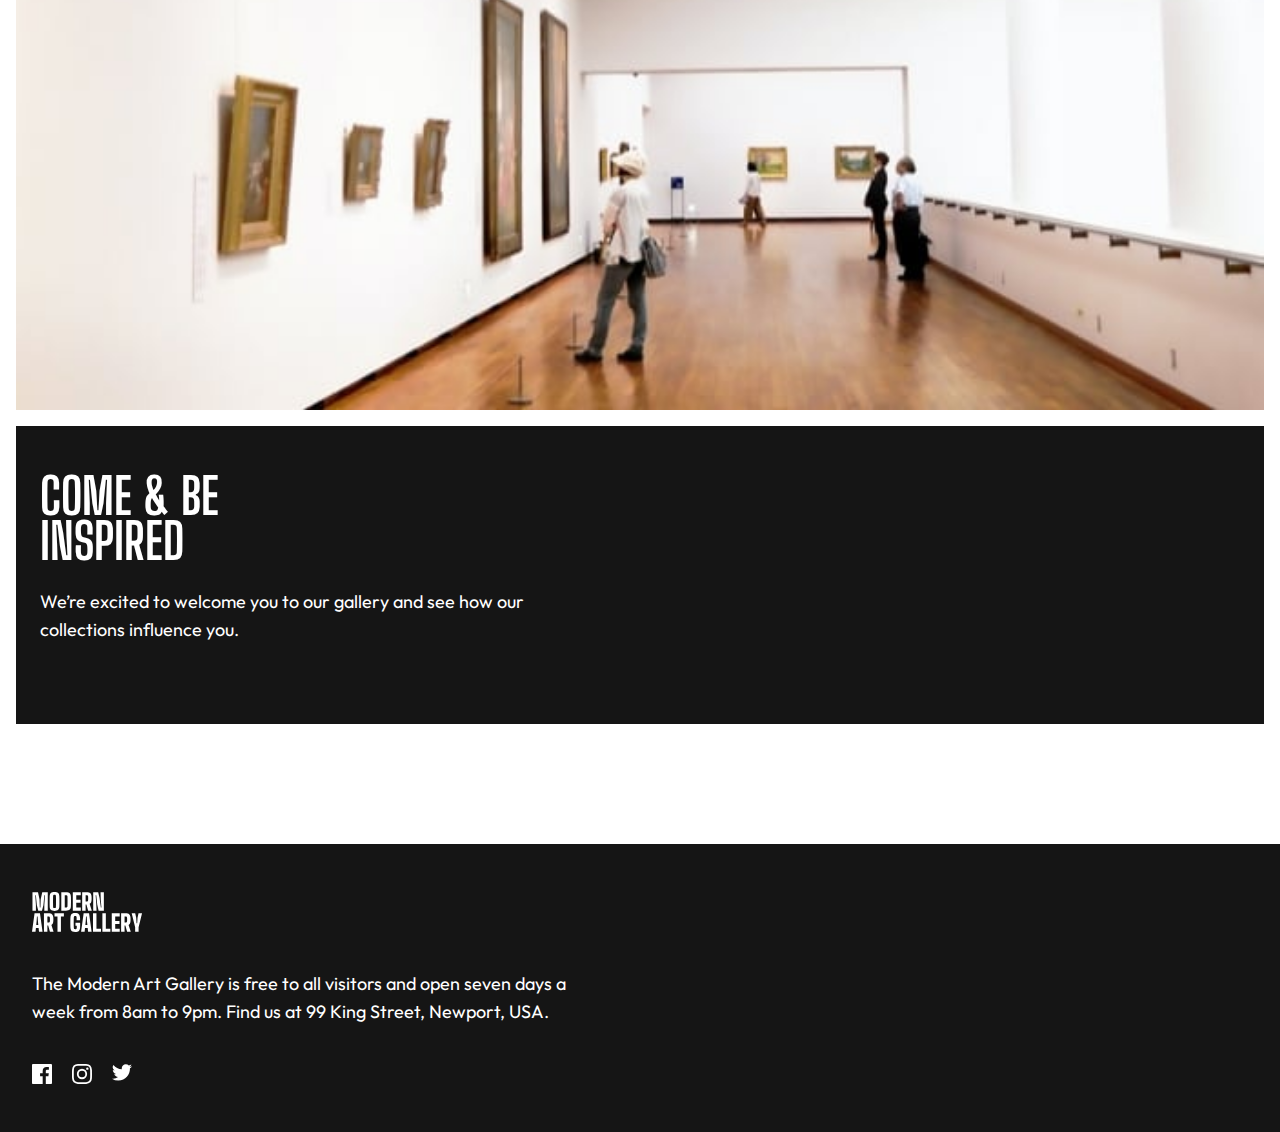
==== commit e29fd9b3: "feat: build location page for mobile screen" ====
--- a/starter-code/index.html
+++ b/starter-code/index.html
@@ -21,8 +21,8 @@
         <h1>Modern <br> Art Gallery</h1>
         <p>The arts in the collection of the Modern Art Gallery all started from a spark of inspiration. Will these pieces inspire you? Visit us and find out.</p>
         <div class="main-button">
-          <a href="#">Our location 
-            <img src="assets/icon-arrow-right.svg" alt="icon-arrow-right" class="arrow-right">
+          <a href="location.html">Our location 
+            <img src="assets/icon-arrow-right.svg" alt="icon-arrow-right">
           </a>
         </div>
       </div>
@@ -49,9 +49,9 @@
         <img src="assets/logo-light.svg" alt="logo-light">
         <p>The Modern Art Gallery is free to all visitors and open seven days a week from 8am to 9pm. Find us at 99 King Street, Newport, USA.</p>
         <div class="social-icons">
-          <a href="#"><img src="assets/icon-facebook.svg" alt="fb-icon"></a>
-          <a href="#"><img src="assets/icon-instagram.svg" alt="ig-icon"></a>
-          <a href="#"><img src="assets/icon-twitter.svg" alt="tweeter-icon"></a>
+          <a href="https://www.facebook.com/"><img src="assets/icon-facebook.svg" alt="fb-icon"></a>
+          <a href="https://www.instagram.com/"><img src="assets/icon-instagram.svg" alt="ig-icon"></a>
+          <a href="https://twitter.com/?lang=en"><img src="assets/icon-twitter.svg" alt="tweeter-icon"></a>
         </div>
       </div>
     </footer>
--- a/starter-code/style.css
+++ b/starter-code/style.css
@@ -47,7 +47,7 @@
 }
 
 p {
-    max-width: 343px;
+    max-width: 550px;
     font-family: 'Outfit', sans-serif;
     font-size: var(--body-s);
     line-height: var(--line-spacing-xxs);
@@ -130,7 +130,7 @@
 }
 
 #text-box p {
-    max-width: 295px;
+    max-width: 550px;
     color: var(--white);
 }
 
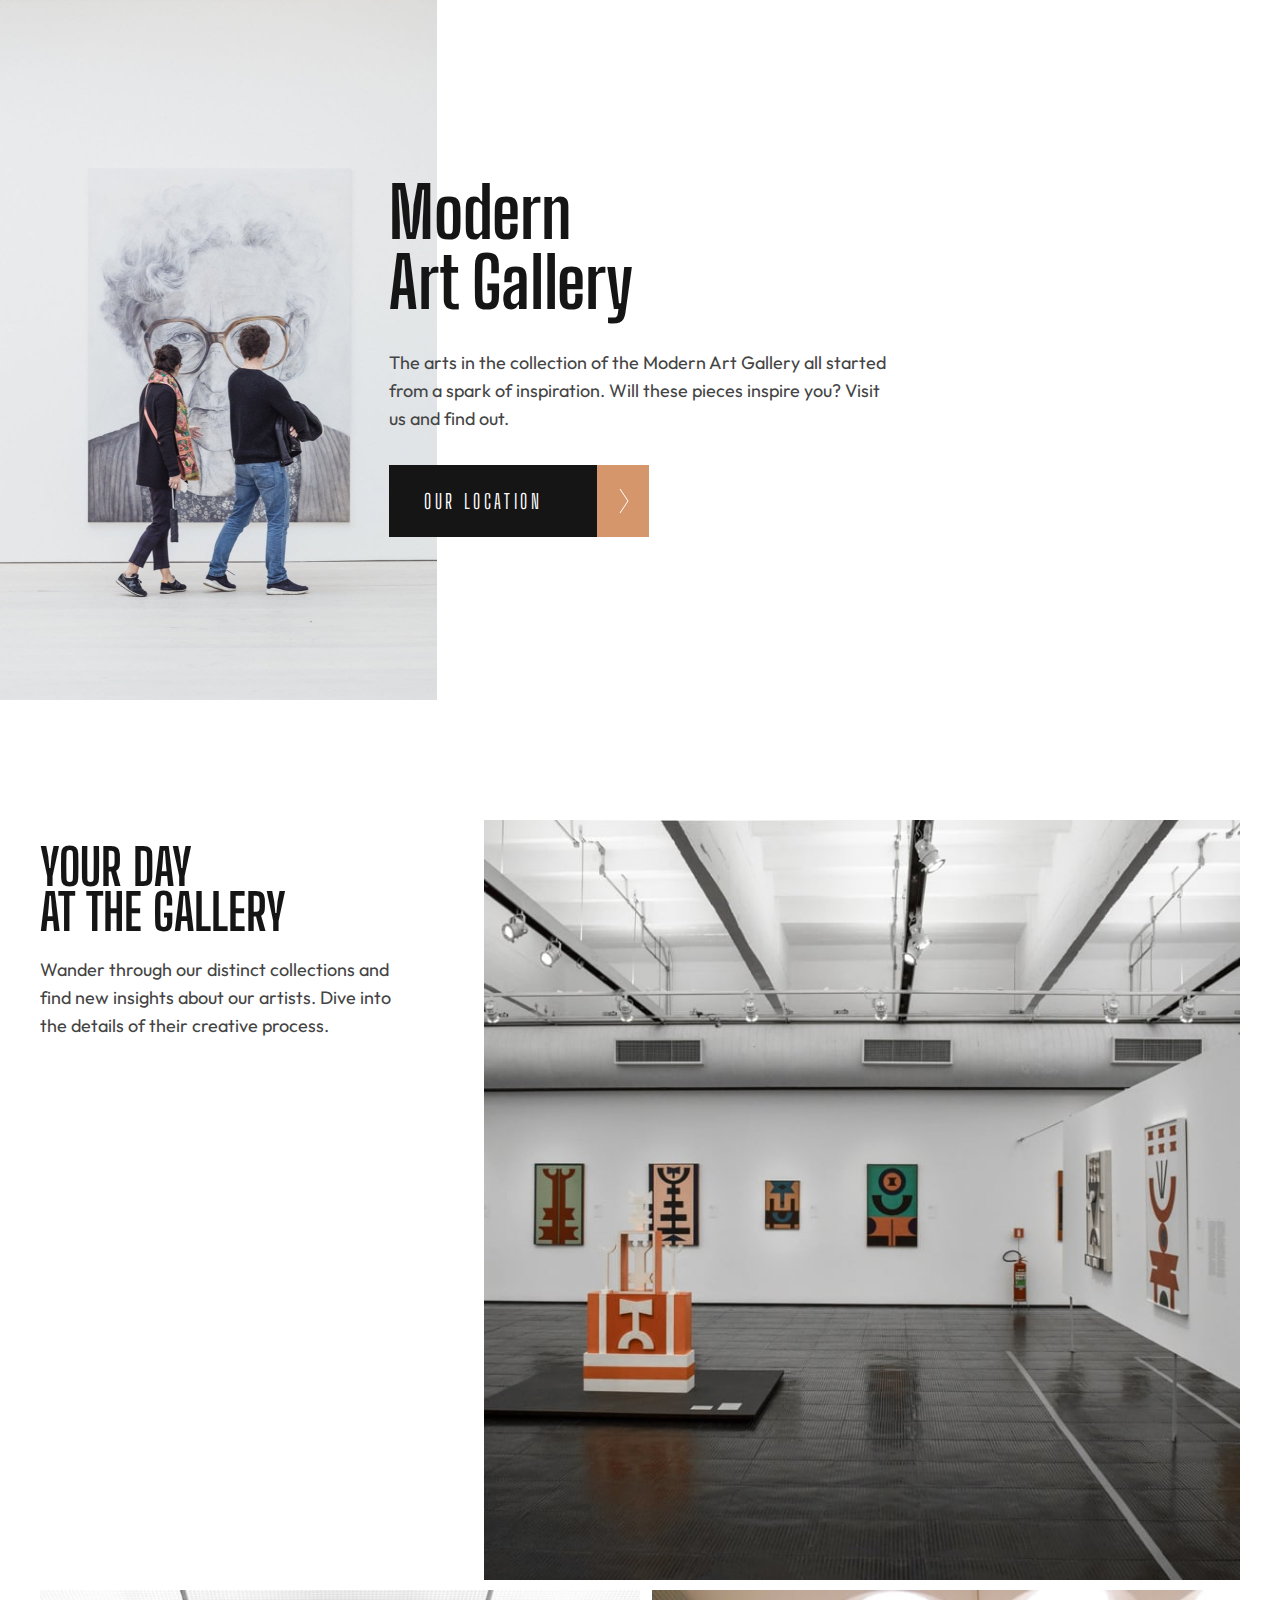
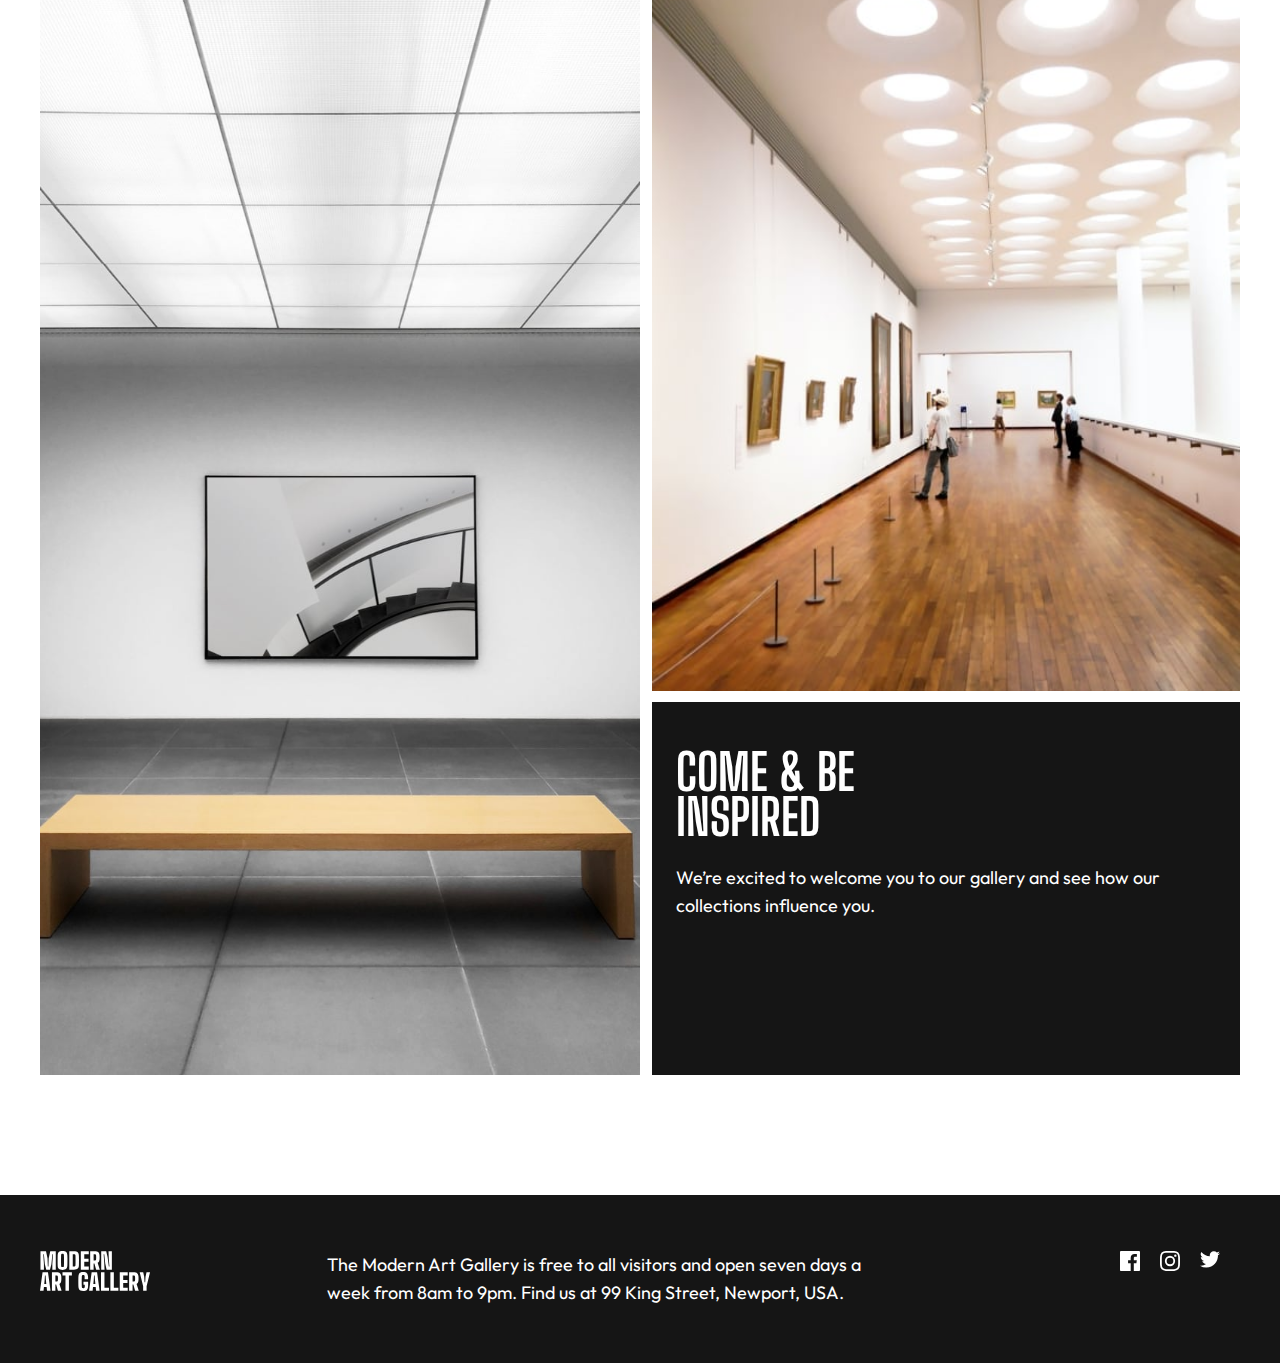
==== commit 6b8af8a0: "feat: add tablet screen" ====
--- a/starter-code/index.html
+++ b/starter-code/index.html
@@ -15,7 +15,7 @@
   <div class="container">
     <section id="start-section">
       <img src="assets/mobile/image-hero@2x.jpg" alt="image-hero-mobile" class="image-mobile">
-      <img src="assets/tablet/image-hero@2x.jpg" alt="image-hero-tablet" class="image-tablet">
+      <img src="assets/tablet/image-hero@2x.jpg" alt="image-hero-tablet" class="image-tablet image-hero-tablet">
       <img src="assets/desktop/image-hero@2x.jpg" alt="image-hero-desktop" class="image-desktop">
       <div class="start-section-content">
         <h1>Modern <br> Art Gallery</h1>
@@ -28,20 +28,26 @@
       </div>
     </section>
     <section id="body-section">
-      <img src="assets/mobile/image-grid-1@2x.jpg" alt="image-grid-mobile" class="image-mobile">
-      <img src="assets/tablet/image-grid-1@2x.jpg" alt="image-grid-tablet" class="image-tablet">
-      <img src="assets/desktop/image-grid-1@2x.jpg" alt="image-grid-desktop" class="image-desktop">
-      <h2>Your day <br class="mobile-br"> at <br class="desktop-br">the gallery</h2>
-      <p>Wander through our distinct collections and find new insights about our artists. Dive into the details of their creative process.</p>
-      <img src="assets/mobile/image-grid-2@2x.jpg" alt="image-grid-mobile" class="image-mobile">
-      <img src="assets/tablet/image-grid-2@2x.jpg" alt="image-grid-tablet" class="image-tablet">
-      <img src="assets/desktop/image-grid-2@2x.jpg" alt="image-grid-desktop" class="image-desktop">
-      <img src="assets/mobile/image-grid-3@2x.jpg" alt="image-grid-mobile" class="image-mobile">
-      <img src="assets/tablet/image-grid-3@2x.jpg" alt="image-grid-tablet" class="image-tablet">
-      <img src="assets/desktop/image-grid-3@2x.jpg" alt="image-grid-desktop" class="image-desktop">
-      <div id="text-box">
-        <h2>Come &amp; be <br> inspired</h2>
-        <p>We’re excited to welcome you to our gallery and see how our collections influence you.</p>
+      <div class="grid1">
+        <img src="assets/mobile/image-grid-1@2x.jpg" alt="image-grid-mobile" class="image-mobile">
+        <img src="assets/tablet/image-grid-1@2x.jpg" alt="image-grid-tablet" class="image-tablet item1">
+        <img src="assets/desktop/image-grid-1@2x.jpg" alt="image-grid-desktop" class="image-desktop">
+        <div class="grid-box item2">
+          <h2>Your day <br class="mobile-br"> at <br class="desktop-br">the gallery</h2>
+          <p>Wander through our distinct collections and find new insights about our artists. Dive into the details of their creative process.</p>
+        </div>
+      </div>
+      <div class="grid2">
+        <img src="assets/mobile/image-grid-2@2x.jpg" alt="image-grid-mobile" class="image-mobile">
+        <img src="assets/tablet/image-grid-2@2x.jpg" alt="image-grid-tablet" class="image-tablet item3">
+        <img src="assets/desktop/image-grid-2@2x.jpg" alt="image-grid-desktop" class="image-desktop">
+        <img src="assets/mobile/image-grid-3@2x.jpg" alt="image-grid-mobile" class="image-mobile">
+        <img src="assets/tablet/image-grid-3@2x.jpg" alt="image-grid-tablet" class="image-tablet item4">
+        <img src="assets/desktop/image-grid-3@2x.jpg" alt="image-grid-desktop" class="image-desktop">
+        <div id="text-box" class="item5">
+          <h2>Come &amp; be <br> inspired</h2>
+          <p>We’re excited to welcome you to our gallery and see how our collections influence you.</p>
+        </div>
       </div>
     </section>
     <footer>
--- a/starter-code/style.css
+++ b/starter-code/style.css
@@ -155,4 +155,103 @@
 
 .social-icons a {
     margin-right: 20px;
+}
+
+@media screen and (min-width: 768px){
+    /* start section */
+    .image-hero-tablet{
+        display: flex;
+        justify-content: flex-start;
+        width: 437px;
+        height: auto;
+        position: relative;
+    }
+    
+    .image-tablet {
+        display: block;
+    }
+
+    .image-mobile, .image-desktop {
+        display: none;
+    }
+    
+    .start-section-content {
+        padding: 0 40px 0 0;
+        max-width: 550px;
+        position: absolute;
+        top: 145px;
+        left: 389px;
+    }
+
+    /* Body Section  */
+    #body-section {
+        padding: 0 40px;
+    }
+
+    #body-section img {
+        margin-top: 0;
+    }
+
+    .grid1 {
+        display: grid;
+        grid-template-columns: 30% 63%;
+        gap: 7%;
+        margin-bottom: 10px;
+    }
+
+    .item2 {
+        grid-column: 1/2;
+        grid-row: 1/2;
+    }
+
+    .item1 {
+        height: 100%;
+        grid-column: 2/3;
+        grid-row: 1/2;
+    }
+
+    .grid2 {
+        display: grid;
+        grid-template-columns: 50% 49%;
+        gap: 1%;
+    }
+
+    .item3 {
+        height: 100%;
+        grid-column: 1/2;
+        grid-row: 1/3;
+    }
+
+    .item4 {
+        height: 100%;
+        grid-column: 2/3;
+        grid-row: 1/2;
+    }
+    
+    .item5 {
+        grid-column: 2/3;
+        grid-row: 2/3;
+    }
+
+    #text-box {
+        margin-top: 0;
+    }
+
+    /* footer */
+    .footer-content {
+        padding: 56px 40px;
+        display: flex;
+        justify-content: space-between;
+        align-items: flex-start;
+    }
+
+    .footer-content p{
+        min-width: 297px;
+        margin: 0 133px 0 65px;
+    }
+
+    .social-icons {
+        justify-content: center;
+        min-width: 120px;
+    }
 }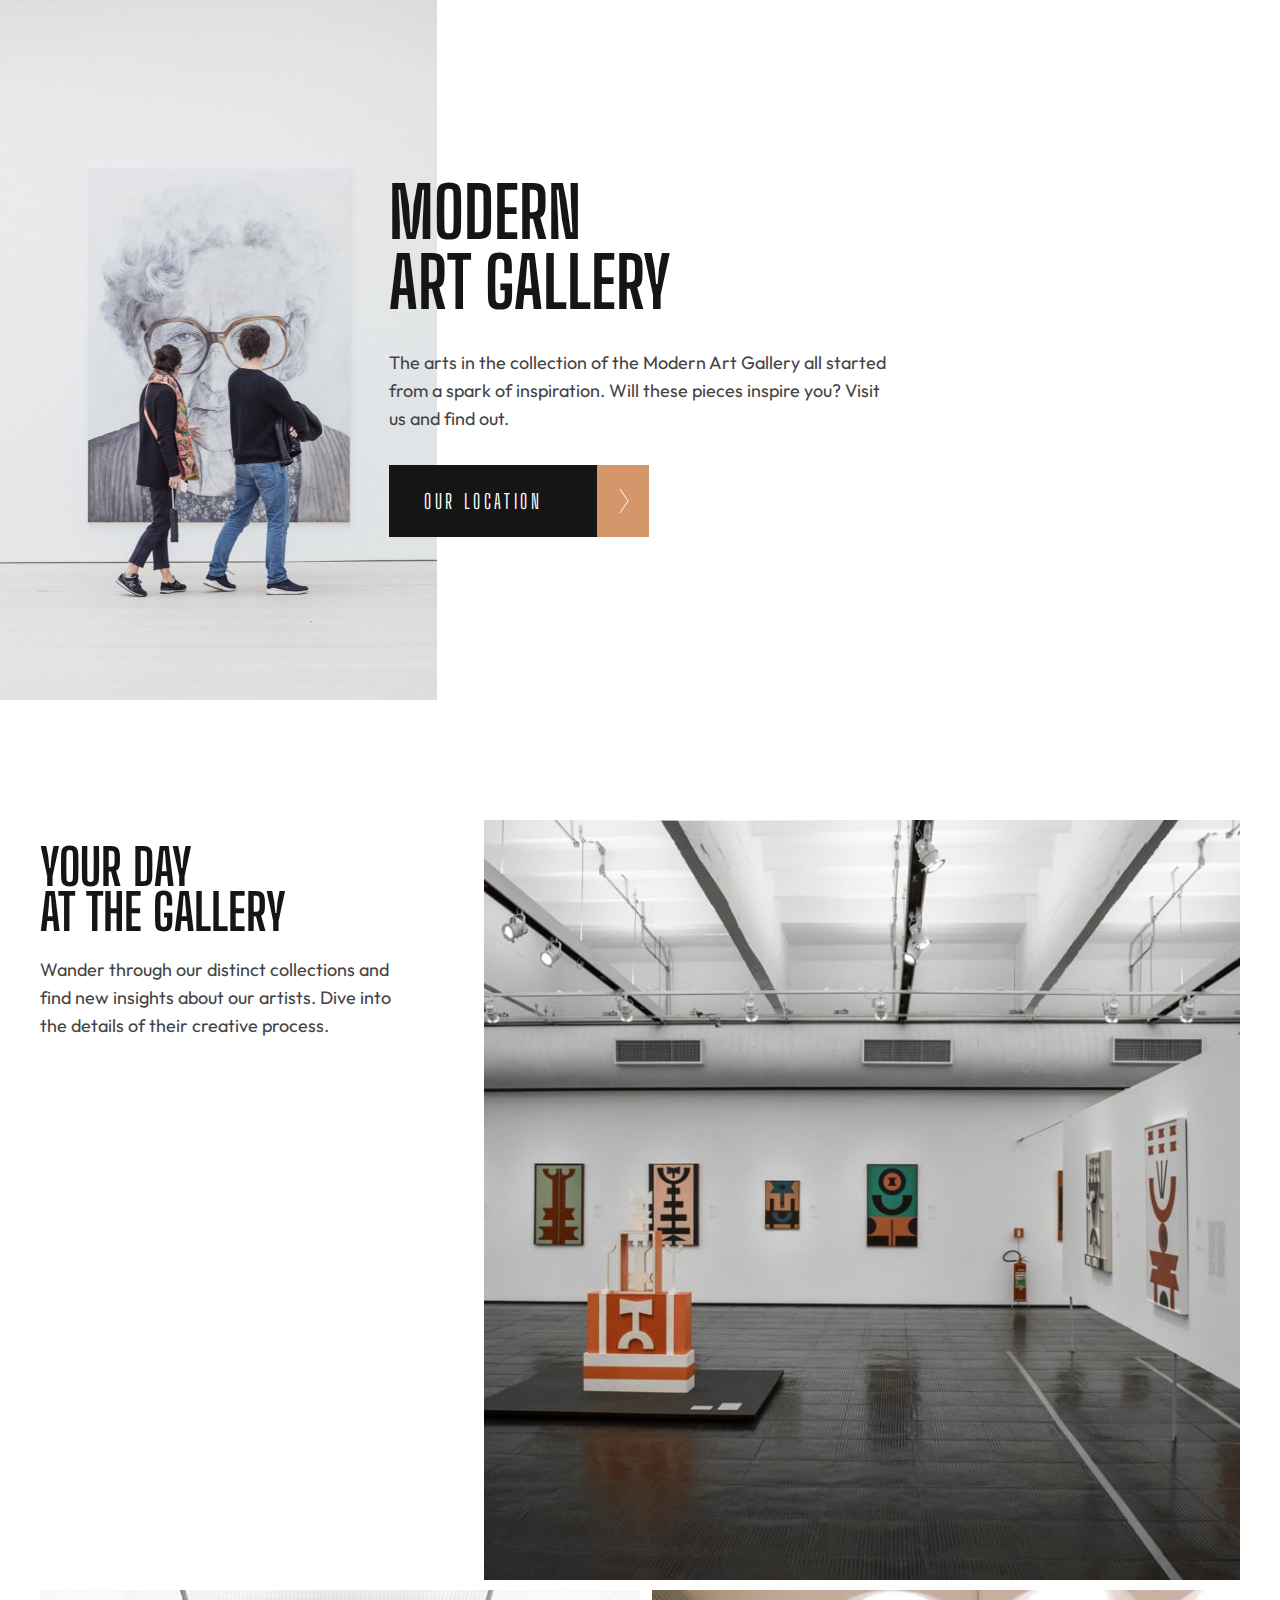
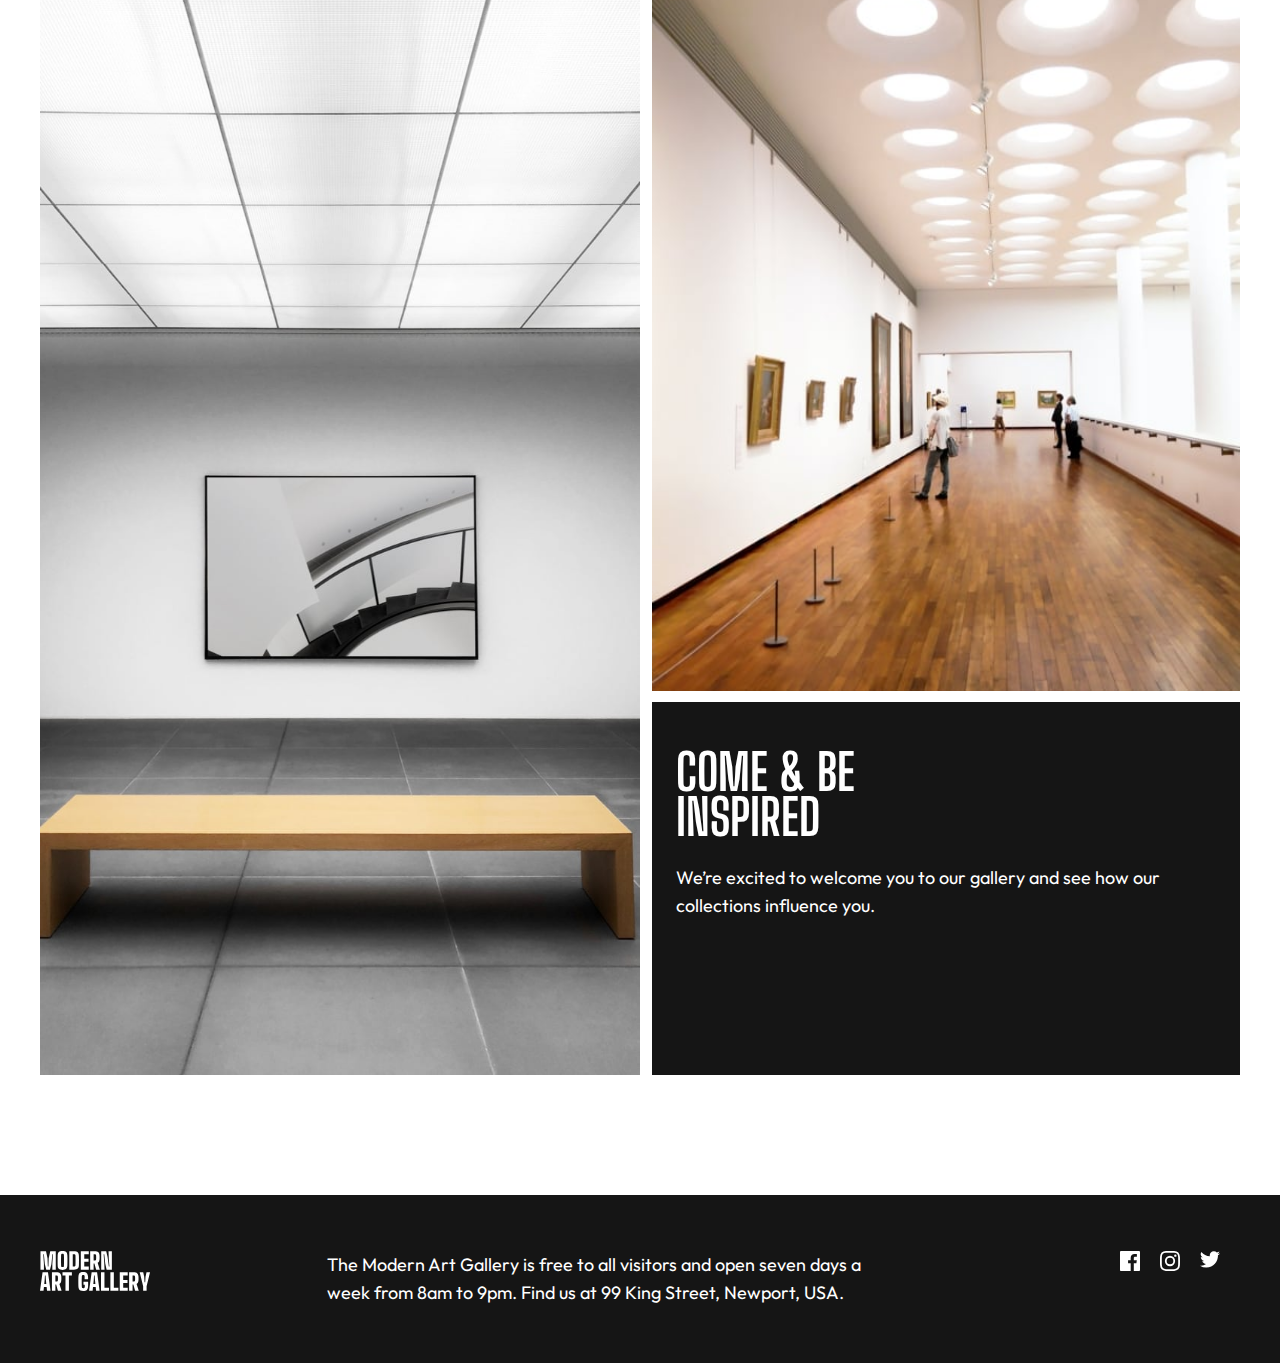
==== commit 6b1ca7af: "feat: add desktop screen to main page" ====
--- a/starter-code/index.html
+++ b/starter-code/index.html
@@ -14,9 +14,10 @@
 <body>
   <div class="container">
     <section id="start-section">
+      <div class="black-div"></div>
       <img src="assets/mobile/image-hero@2x.jpg" alt="image-hero-mobile" class="image-mobile">
       <img src="assets/tablet/image-hero@2x.jpg" alt="image-hero-tablet" class="image-tablet image-hero-tablet">
-      <img src="assets/desktop/image-hero@2x.jpg" alt="image-hero-desktop" class="image-desktop">
+      <img src="assets/desktop/image-hero@2x.jpg" alt="image-hero-desktop" class="image-desktop image-hero-desktop">
       <div class="start-section-content">
         <h1>Modern <br> Art Gallery</h1>
         <p>The arts in the collection of the Modern Art Gallery all started from a spark of inspiration. Will these pieces inspire you? Visit us and find out.</p>
@@ -31,7 +32,7 @@
       <div class="grid1">
         <img src="assets/mobile/image-grid-1@2x.jpg" alt="image-grid-mobile" class="image-mobile">
         <img src="assets/tablet/image-grid-1@2x.jpg" alt="image-grid-tablet" class="image-tablet item1">
-        <img src="assets/desktop/image-grid-1@2x.jpg" alt="image-grid-desktop" class="image-desktop">
+        <img src="assets/desktop/image-grid-1@2x.jpg" alt="image-grid-desktop" class="image-desktop item1">
         <div class="grid-box item2">
           <h2>Your day <br class="mobile-br"> at <br class="desktop-br">the gallery</h2>
           <p>Wander through our distinct collections and find new insights about our artists. Dive into the details of their creative process.</p>
@@ -40,10 +41,10 @@
       <div class="grid2">
         <img src="assets/mobile/image-grid-2@2x.jpg" alt="image-grid-mobile" class="image-mobile">
         <img src="assets/tablet/image-grid-2@2x.jpg" alt="image-grid-tablet" class="image-tablet item3">
-        <img src="assets/desktop/image-grid-2@2x.jpg" alt="image-grid-desktop" class="image-desktop">
+        <img src="assets/desktop/image-grid-2@2x.jpg" alt="image-grid-desktop" class="image-desktop item3">
         <img src="assets/mobile/image-grid-3@2x.jpg" alt="image-grid-mobile" class="image-mobile">
         <img src="assets/tablet/image-grid-3@2x.jpg" alt="image-grid-tablet" class="image-tablet item4">
-        <img src="assets/desktop/image-grid-3@2x.jpg" alt="image-grid-desktop" class="image-desktop">
+        <img src="assets/desktop/image-grid-3@2x.jpg" alt="image-grid-desktop" class="image-desktop item4">
         <div id="text-box" class="item5">
           <h2>Come &amp; be <br> inspired</h2>
           <p>We’re excited to welcome you to our gallery and see how our collections influence you.</p>
--- a/starter-code/style.css
+++ b/starter-code/style.css
@@ -44,6 +44,7 @@
     line-height: var(--line-spacing-l);
     color: var(--almost-black);
     margin: 32px 0;
+    text-transform: uppercase;
 }
 
 p {
@@ -205,6 +206,7 @@
     }
 
     .item1 {
+        width: 100%;
         height: 100%;
         grid-column: 2/3;
         grid-row: 1/2;
@@ -254,4 +256,106 @@
         justify-content: center;
         min-width: 120px;
     }
+}
+
+@media screen and (min-width: 1440px){
+    /* start section */
+    .image-desktop {
+        display: block;
+    }
+
+    .image-mobile, .image-tablet {
+        display: none;
+    }
+    
+    .black-div {
+        position: relative;
+        width: 450px;
+        height: 800px;
+        background-color: var(--almost-black);
+    }
+
+    .image-hero-desktop{
+        display: flex;
+        justify-content:center;
+        width: 540px;
+        height: auto;
+        position: absolute;
+        top: 0;
+        left: 450px;
+    }
+
+    .start-section-content {
+        padding: 0 40px 0 0;
+        max-width: 550px;
+        position: absolute;
+        top: 190px;
+        left: 925px;
+    }
+
+    h1 {
+        position: absolute;
+        top: 0;
+        left: -762px;
+        background: linear-gradient( to right, var(--white) 0%, var(--white) 64%, var(--almost-black) 64%, var(--almost-black) 100% );
+        -webkit-background-clip: text;
+        color: transparent;
+        margin: 0;
+        font-size: var(--heading-xl);
+        line-height: var(--line-spacing-xl);
+    }
+
+    p {
+        max-width: 350px;
+        font-family: 'Outfit', sans-serif;
+        font-size: var(--body-m);
+        line-height: var(--line-spacing-xs);
+        color: var(--dark-grey);
+    }
+
+    .start-section-content a {
+        margin-top: 64px;
+    }
+        /*  */
+    .image-desktop {
+        display: block;
+    }
+
+    .image-mobile, .image-tablet {
+        display: none;
+    }
+    
+    /* Body Section  */
+    #body-section {
+        padding: 0 165px;
+    }
+
+    .grid1 {
+        grid-template-columns: 26% 60%;
+        gap: 14%;
+        margin-bottom: 30px;
+    }
+
+    .grid2 {
+        grid-template-columns: 50% 47%;
+        gap: 3%;
+    }
+
+    #text-box {
+        padding: 65px 48px;
+    }
+
+    #text-box h1 {
+        font-size: var(--heading-m);
+        line-height: 60px;
+    }
+
+    #text-box p {
+        max-width: 350px;
+    }
+
+    /* footer */
+    .footer-content {
+        padding: 80px 165px;
+    }
 }